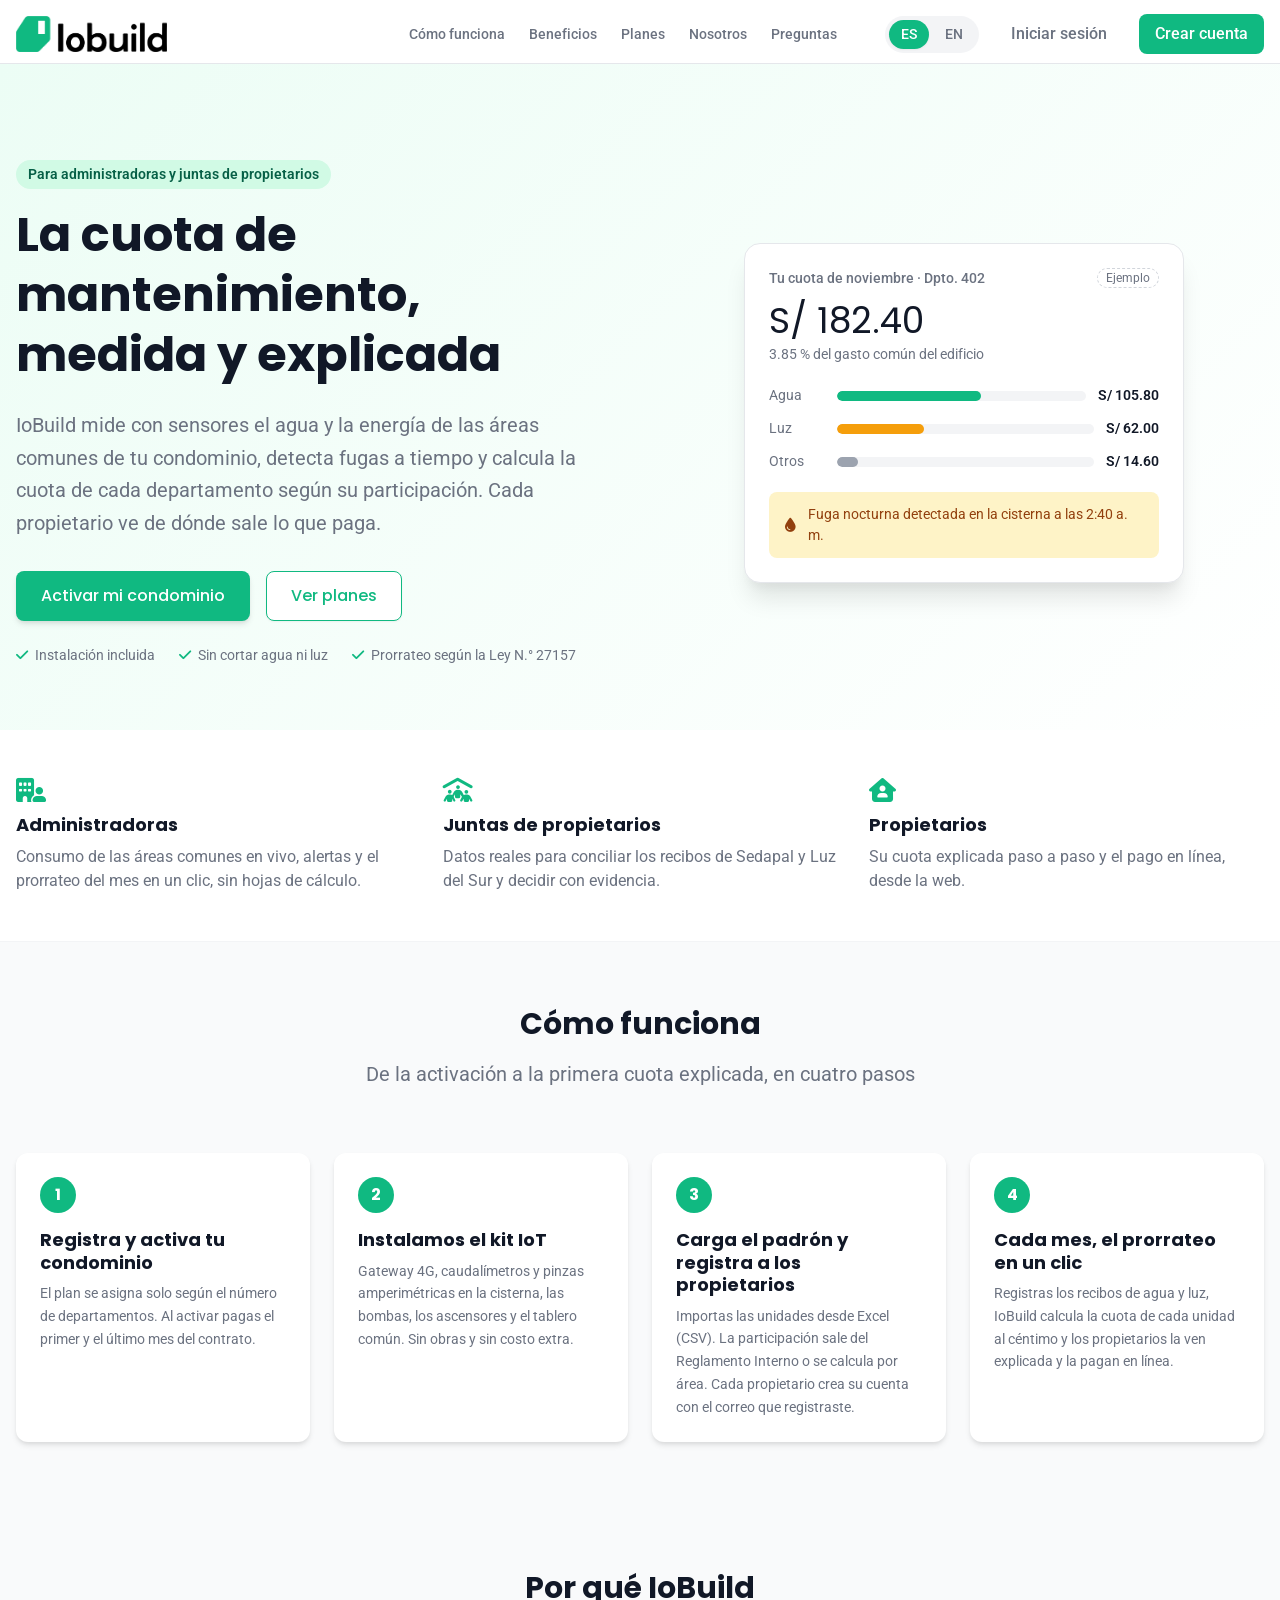
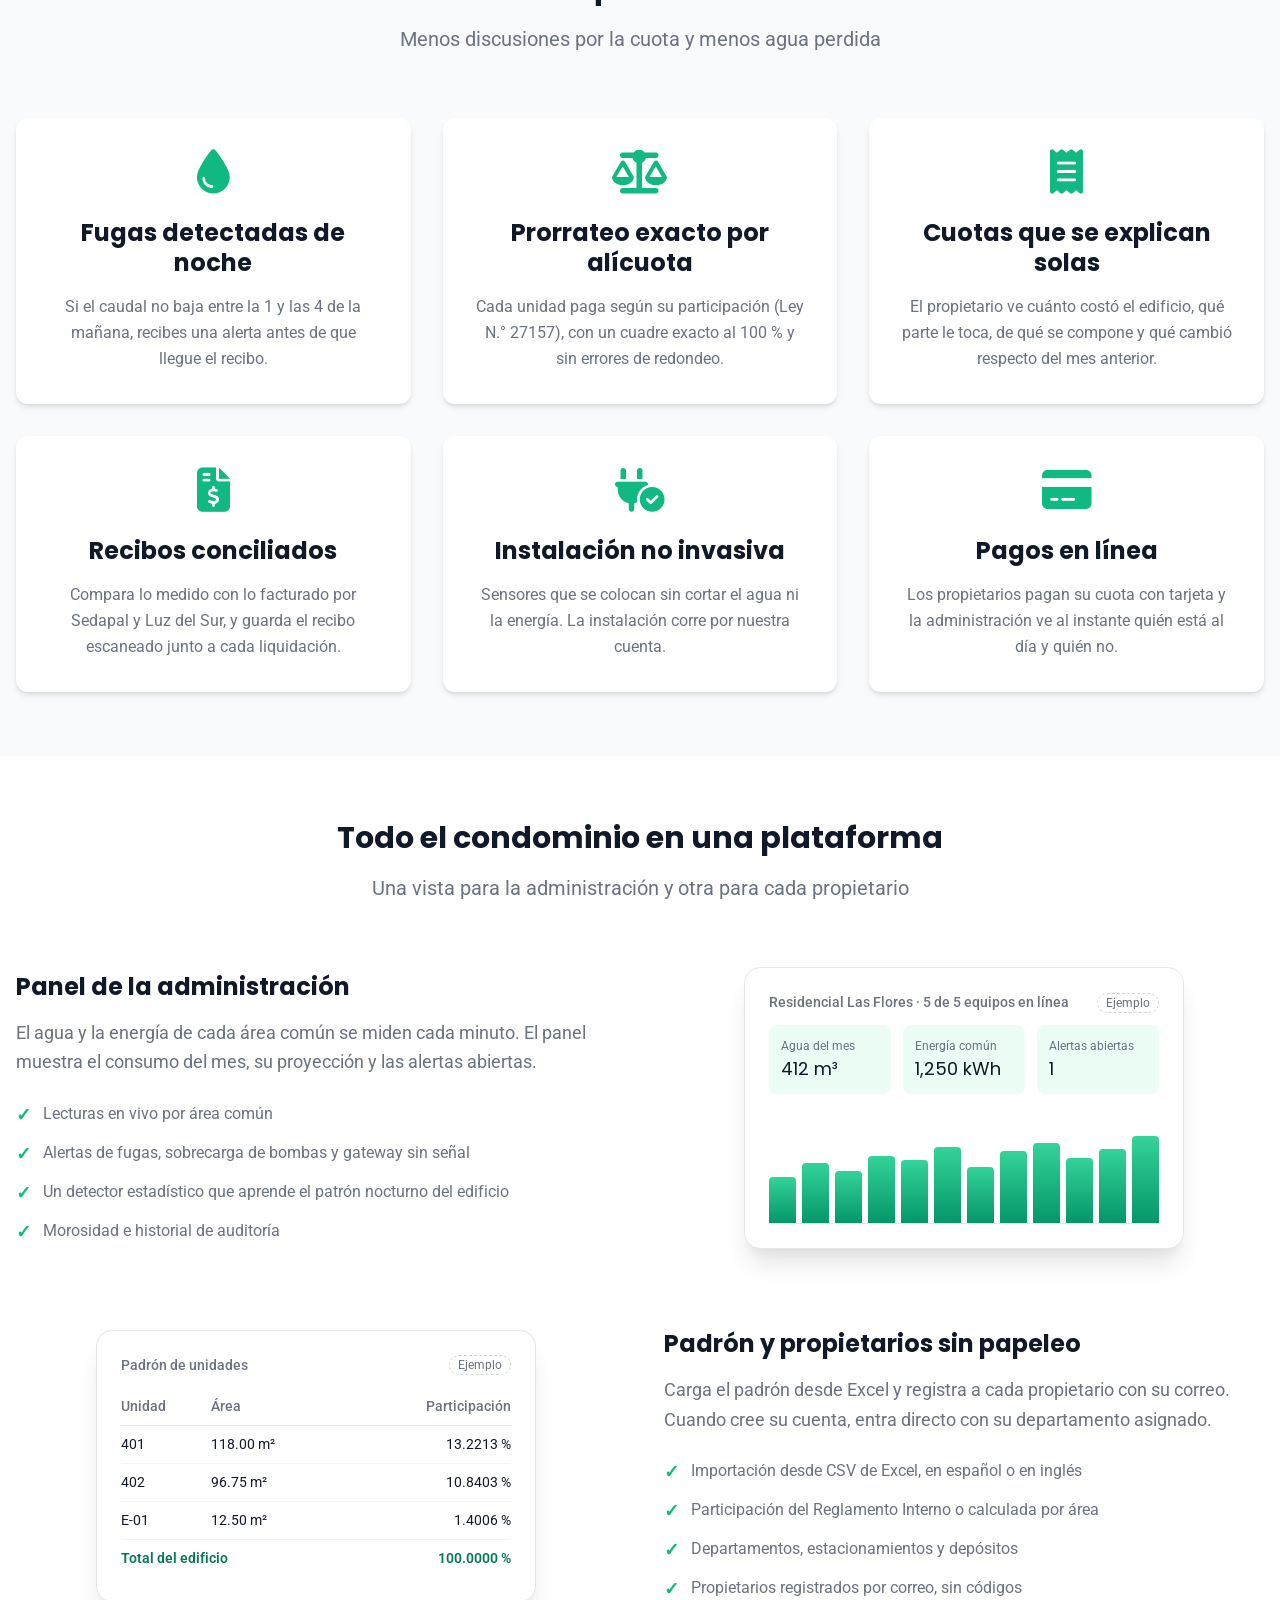
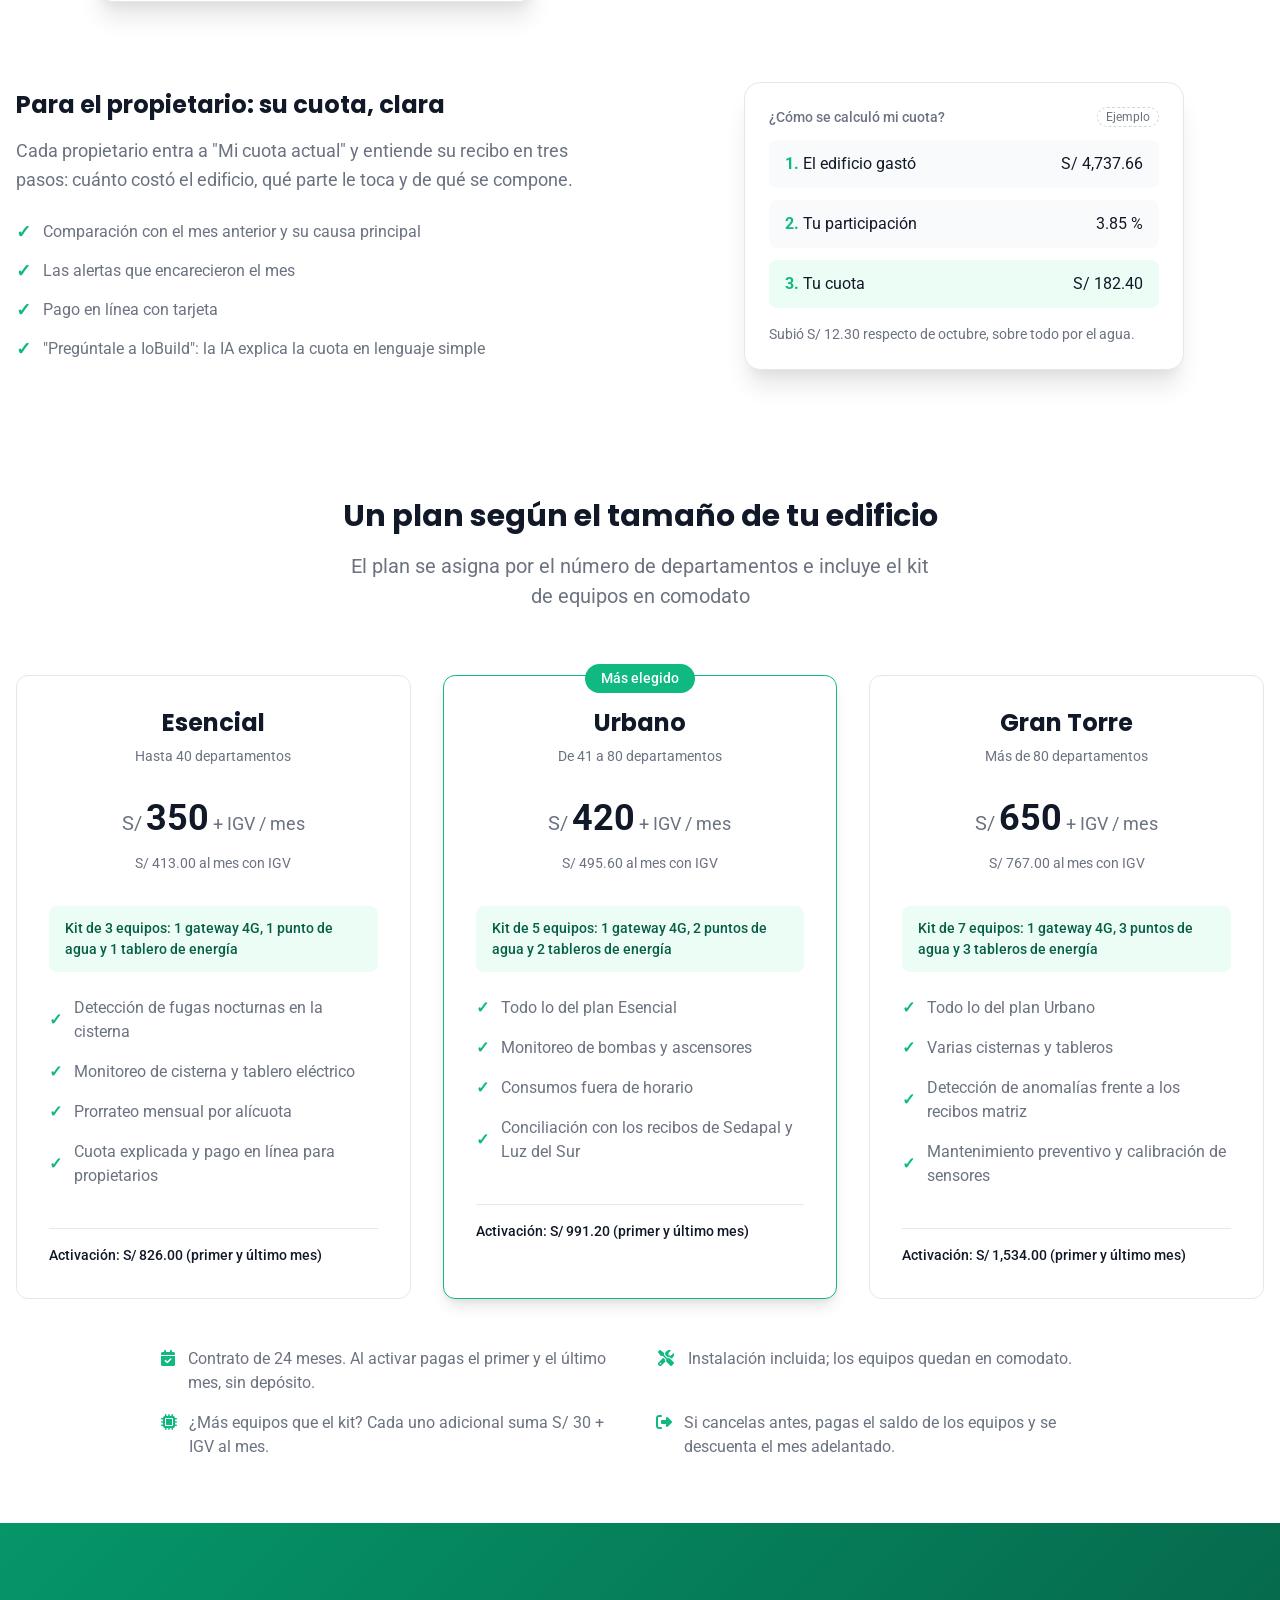
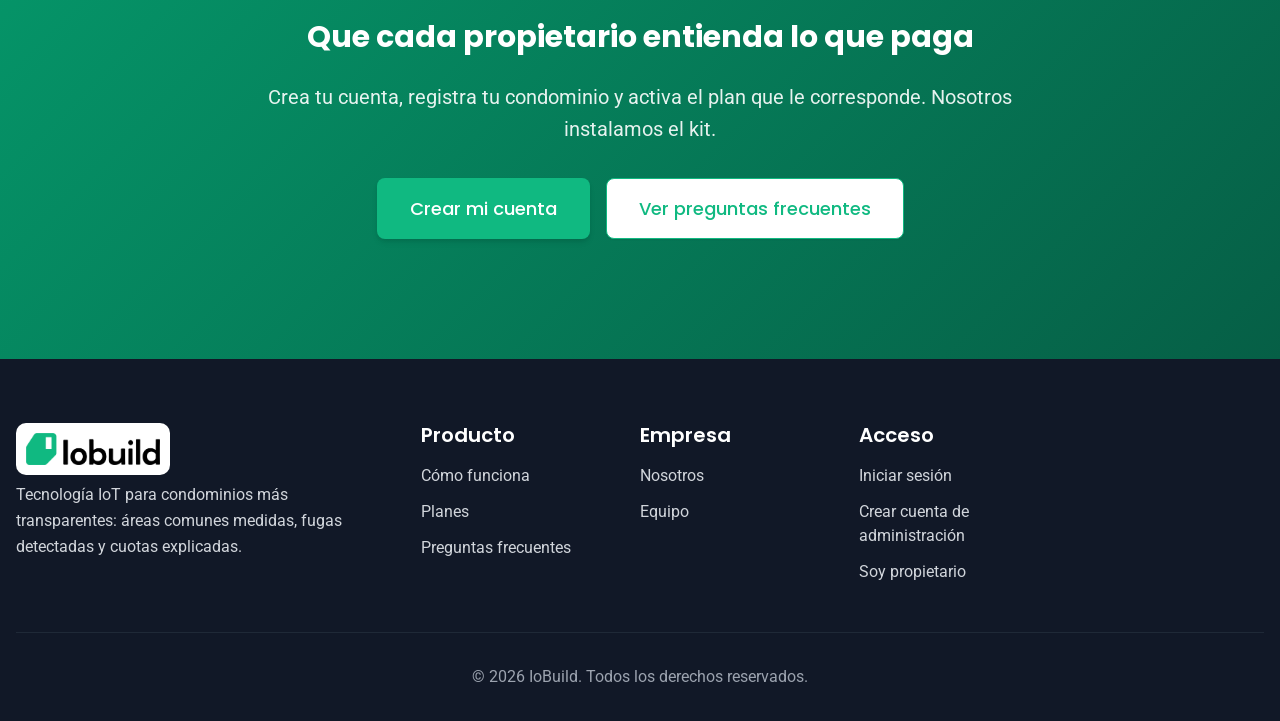
==== index.html @ 06b267c8 "feat: landing page for the current IoBuild model - Repositioned for condominium management: common-a" ====
<!DOCTYPE html>
<html lang="es">
<head>
    <meta charset="UTF-8">
    <meta name="viewport" content="width=device-width, initial-scale=1.0">
    <title data-translate="title">IoBuild - Cuotas de mantenimiento medidas y explicadas para tu condominio</title>
    <meta name="description" data-translate="meta_description" content="IoBuild mide con sensores IoT el agua y la energía de las áreas comunes de tu condominio, detecta fugas y calcula la cuota de cada departamento según su participación (Ley N.° 27157).">
    <meta name="keywords" content="administración de condominios, cuota de mantenimiento, prorrateo, alícuota, Ley 27157, IoT, detección de fugas, Lima">

    <meta property="og:title" data-translate="og_title" content="IoBuild - Tu condominio, medido y explicado">
    <meta property="og:description" data-translate="og_description" content="Sensores IoT en las áreas comunes, detección de fugas y cuotas prorrateadas por alícuota que cada propietario entiende.">
    <meta property="og:image" content="assets/img/logo.png">
    <meta property="og:type" content="website">
    <meta name="twitter:card" content="summary">
    <meta name="twitter:title" data-translate="twitter_title" content="IoBuild - Tu condominio, medido y explicado">
    <meta name="twitter:description" data-translate="twitter_description" content="Sensores IoT, detección de fugas y cuotas prorrateadas por alícuota.">
    <link rel="icon" type="image/png" href="assets/img/favicon.png">

    <script type="application/ld+json">
    {
        "@context": "https://schema.org",
        "@type": "Organization",
        "name": "IoBuild",
        "description": "Plataforma IoT para la administración de condominios: medición de áreas comunes, detección de fugas y prorrateo de cuotas por alícuota.",
        "url": "https://iobuild.me",
        "logo": "https://iobuild.me/IoBuild-Logo.png"
    }
    </script>

    <link rel="preconnect" href="https://fonts.googleapis.com">
    <link rel="preconnect" href="https://fonts.gstatic.com" crossorigin>
    <link href="https://fonts.googleapis.com/css2?family=Poppins:wght@300;400;500;600;700&family=Roboto:wght@300;400;500&display=swap" rel="stylesheet">
    <link rel="stylesheet" href="https://cdnjs.cloudflare.com/ajax/libs/font-awesome/6.3.0/css/all.min.css">
    <link rel="stylesheet" href="styles/reset.css">
    <link rel="stylesheet" href="styles/styles.css">
</head>
<body>
    <header class="main-header">
        <div class="container">
            <div class="header__content">
                <div class="header__logo">
                    <a href="index.html" class="header__logo-link" aria-label="Ir al inicio" data-translate="go_home">
                        <img src="assets/img/logo.png" alt="IoBuild" class="logo__image">
                    </a>
                </div>

                <nav class="main-nav" aria-label="Navegación principal">
                    <ul class="nav__list">
                        <li class="nav__item"><a href="#how" class="nav__link" data-translate="nav_how">Cómo funciona</a></li>
                        <li class="nav__item"><a href="#benefits" class="nav__link" data-translate="nav_benefits">Beneficios</a></li>
                        <li class="nav__item"><a href="#pricing" class="nav__link" data-translate="nav_pricing">Planes</a></li>
                        <li class="nav__item"><a href="about-us.html" class="nav__link" data-translate="nav_about">Nosotros</a></li>
                        <li class="nav__item"><a href="faq.html" class="nav__link" data-translate="nav_faq">Preguntas</a></li>
                    </ul>
                    <div class="language-switcher">
                        <button class="lang-btn" data-lang="es" aria-pressed="true">ES</button>
                        <button class="lang-btn" data-lang="en" aria-pressed="false">EN</button>
                    </div>
                    <a href="https://iobuild.me/iam/login" class="nav__login" data-translate="login" target="_blank" rel="noopener noreferrer">Iniciar sesión</a>
                    <a href="https://iobuild.me/iam/register-administrator" class="cta-primary" data-translate="start_now" target="_blank" rel="noopener noreferrer">Crear cuenta</a>
                </nav>

                <button class="mobile-menu-toggle" aria-label="Abrir menú de navegación" data-translate="mobile_menu_toggle">
                    <span class="hamburger__line"></span>
                    <span class="hamburger__line"></span>
                    <span class="hamburger__line"></span>
                </button>
            </div>
        </div>
    </header>

    <main class="main-content">
        <!-- Hero -->
        <section class="hero-section">
            <div class="container">
                <div class="hero__content">
                    <div class="hero__text">
                        <span class="hero__eyebrow" data-translate="hero_eyebrow">Para administradoras y juntas de propietarios</span>
                        <h1 class="hero__title" data-translate="hero_title">La cuota de mantenimiento, medida y explicada</h1>
                        <p class="hero__subtitle" data-translate="hero_subtitle">
                            IoBuild mide con sensores el agua y la energía de las áreas comunes de tu condominio, detecta fugas a tiempo y calcula la cuota de cada departamento según su participación. Cada propietario ve de dónde sale lo que paga.
                        </p>
                        <div class="hero__cta">
                            <a href="https://iobuild.me/iam/register-administrator" class="cta-button cta-button--primary" data-translate="hero_cta_primary" target="_blank" rel="noopener noreferrer">Activar mi condominio</a>
                            <a href="#pricing" class="cta-button cta-button--secondary" data-translate="hero_cta_secondary">Ver planes</a>
                        </div>
                        <ul class="hero__facts">
                            <li><i class="fa-solid fa-check" aria-hidden="true"></i> <span data-translate="hero_fact_1">Instalación incluida</span></li>
                            <li><i class="fa-solid fa-check" aria-hidden="true"></i> <span data-translate="hero_fact_2">Sin cortar agua ni luz</span></li>
                            <li><i class="fa-solid fa-check" aria-hidden="true"></i> <span data-translate="hero_fact_3">Prorrateo según la Ley N.° 27157</span></li>
                        </ul>
                    </div>

                    <div class="hero__visual">
                        <div class="mock-card mock-fee" aria-hidden="true">
                            <div class="mock-fee__top">
                                <span class="mock-label" data-translate="mock_fee_label">Tu cuota de noviembre · Dpto. 402</span>
                                <span class="mock-tag" data-translate="mock_example">Ejemplo</span>
                            </div>
                            <strong class="mock-fee__amount">S/ 182.40</strong>
                            <p class="mock-fee__share" data-translate="mock_fee_share">3.85 % del gasto común del edificio</p>
                            <div class="mock-bars">
                                <div class="mock-bar"><span class="mock-bar__name" data-translate="mock_water">Agua</span><span class="mock-bar__track"><span class="mock-bar__fill mock-bar__fill--water" style="width:58%"></span></span><span class="mock-bar__value">S/ 105.80</span></div>
                                <div class="mock-bar"><span class="mock-bar__name" data-translate="mock_energy">Luz</span><span class="mock-bar__track"><span class="mock-bar__fill mock-bar__fill--energy" style="width:34%"></span></span><span class="mock-bar__value">S/ 62.00</span></div>
                                <div class="mock-bar"><span class="mock-bar__name" data-translate="mock_other">Otros</span><span class="mock-bar__track"><span class="mock-bar__fill mock-bar__fill--other" style="width:8%"></span></span><span class="mock-bar__value">S/ 14.60</span></div>
                            </div>
                            <div class="mock-alert">
                                <i class="fa-solid fa-droplet" aria-hidden="true"></i>
                                <span data-translate="mock_alert">Fuga nocturna detectada en la cisterna a las 2:40 a. m.</span>
                            </div>
                        </div>
                    </div>
                </div>
            </div>
        </section>

        <!-- Para quién -->
        <section class="audience-section">
            <div class="container">
                <div class="audience-grid">
                    <div class="audience-card">
                        <i class="fa-solid fa-building-user" aria-hidden="true"></i>
                        <h3 data-translate="aud_1_title">Administradoras</h3>
                        <p data-translate="aud_1_desc">Consumo de las áreas comunes en vivo, alertas y el prorrateo del mes en un clic, sin hojas de cálculo.</p>
                    </div>
                    <div class="audience-card">
                        <i class="fa-solid fa-people-roof" aria-hidden="true"></i>
                        <h3 data-translate="aud_2_title">Juntas de propietarios</h3>
                        <p data-translate="aud_2_desc">Datos reales para conciliar los recibos de Sedapal y Luz del Sur y decidir con evidencia.</p>
                    </div>
                    <div class="audience-card">
                        <i class="fa-solid fa-house-user" aria-hidden="true"></i>
                        <h3 data-translate="aud_3_title">Propietarios</h3>
                        <p data-translate="aud_3_desc">Su cuota explicada paso a paso y el pago en línea, desde la web.</p>
                    </div>
                </div>
            </div>
        </section>

        <!-- Cómo funciona -->
        <section class="how-section" id="how">
            <div class="container">
                <div class="section__header">
                    <h2 class="section__title" data-translate="how_title">Cómo funciona</h2>
                    <p class="section__subtitle" data-translate="how_subtitle">De la activación a la primera cuota explicada, en cuatro pasos</p>
                </div>
                <ol class="steps">
                    <li class="step">
                        <span class="step__number">1</span>
                        <h3 class="step__title" data-translate="step_1_title">Registra y activa tu condominio</h3>
                        <p class="step__desc" data-translate="step_1_desc">El plan se asigna solo según el número de departamentos. Al activar pagas el primer y el último mes del contrato.</p>
                    </li>
                    <li class="step">
                        <span class="step__number">2</span>
                        <h3 class="step__title" data-translate="step_2_title">Instalamos el kit IoT</h3>
                        <p class="step__desc" data-translate="step_2_desc">Gateway 4G, caudalímetros y pinzas amperimétricas en la cisterna, las bombas, los ascensores y el tablero común. Sin obras y sin costo extra.</p>
                    </li>
                    <li class="step">
                        <span class="step__number">3</span>
                        <h3 class="step__title" data-translate="step_3_title">Carga el padrón y registra a los propietarios</h3>
                        <p class="step__desc" data-translate="step_3_desc">Importas las unidades desde Excel (CSV). La participación sale del Reglamento Interno o se calcula por área. Cada propietario crea su cuenta con el correo que registraste.</p>
                    </li>
                    <li class="step">
                        <span class="step__number">4</span>
                        <h3 class="step__title" data-translate="step_4_title">Cada mes, el prorrateo en un clic</h3>
                        <p class="step__desc" data-translate="step_4_desc">Registras los recibos de agua y luz, IoBuild calcula la cuota de cada unidad al céntimo y los propietarios la ven explicada y la pagan en línea.</p>
                    </li>
                </ol>
            </div>
        </section>

        <!-- Beneficios -->
        <section class="benefits-section" id="benefits">
            <div class="container">
                <div class="section__header">
                    <h2 class="section__title" data-translate="benefits_title">Por qué IoBuild</h2>
                    <p class="section__subtitle" data-translate="benefits_subtitle">Menos discusiones por la cuota y menos agua perdida</p>
                </div>
                <div class="benefits-grid">
                    <div class="benefit-card">
                        <div class="benefit-card__icon"><i class="fa-solid fa-droplet" aria-hidden="true"></i></div>
                        <h3 class="benefit-card__title" data-translate="benefit_1_title">Fugas detectadas de noche</h3>
                        <p class="benefit-card__description" data-translate="benefit_1_desc">Si el caudal no baja entre la 1 y las 4 de la mañana, recibes una alerta antes de que llegue el recibo.</p>
                    </div>
                    <div class="benefit-card">
                        <div class="benefit-card__icon"><i class="fa-solid fa-scale-balanced" aria-hidden="true"></i></div>
                        <h3 class="benefit-card__title" data-translate="benefit_2_title">Prorrateo exacto por alícuota</h3>
                        <p class="benefit-card__description" data-translate="benefit_2_desc">Cada unidad paga según su participación (Ley N.° 27157), con un cuadre exacto al 100 % y sin errores de redondeo.</p>
                    </div>
                    <div class="benefit-card">
                        <div class="benefit-card__icon"><i class="fa-solid fa-receipt" aria-hidden="true"></i></div>
                        <h3 class="benefit-card__title" data-translate="benefit_3_title">Cuotas que se explican solas</h3>
                        <p class="benefit-card__description" data-translate="benefit_3_desc">El propietario ve cuánto costó el edificio, qué parte le toca, de qué se compone y qué cambió respecto del mes anterior.</p>
                    </div>
                    <div class="benefit-card">
                        <div class="benefit-card__icon"><i class="fa-solid fa-file-invoice-dollar" aria-hidden="true"></i></div>
                        <h3 class="benefit-card__title" data-translate="benefit_4_title">Recibos conciliados</h3>
                        <p class="benefit-card__description" data-translate="benefit_4_desc">Compara lo medido con lo facturado por Sedapal y Luz del Sur, y guarda el recibo escaneado junto a cada liquidación.</p>
                    </div>
                    <div class="benefit-card">
                        <div class="benefit-card__icon"><i class="fa-solid fa-plug-circle-check" aria-hidden="true"></i></div>
                        <h3 class="benefit-card__title" data-translate="benefit_5_title">Instalación no invasiva</h3>
                        <p class="benefit-card__description" data-translate="benefit_5_desc">Sensores que se colocan sin cortar el agua ni la energía. La instalación corre por nuestra cuenta.</p>
                    </div>
                    <div class="benefit-card">
                        <div class="benefit-card__icon"><i class="fa-solid fa-credit-card" aria-hidden="true"></i></div>
                        <h3 class="benefit-card__title" data-translate="benefit_6_title">Pagos en línea</h3>
                        <p class="benefit-card__description" data-translate="benefit_6_desc">Los propietarios pagan su cuota con tarjeta y la administración ve al instante quién está al día y quién no.</p>
                    </div>
                </div>
            </div>
        </section>

        <!-- Funcionalidades -->
        <section class="features-section" id="features">
            <div class="container">
                <div class="section__header">
                    <h2 class="section__title" data-translate="features_title">Todo el condominio en una plataforma</h2>
                    <p class="section__subtitle" data-translate="features_subtitle">Una vista para la administración y otra para cada propietario</p>
                </div>
                <div class="features-grid">
                    <div class="feature-item">
                        <div class="feature-item__content">
                            <h3 class="feature-item__title" data-translate="feature_1_title">Panel de la administración</h3>
                            <p class="feature-item__description" data-translate="feature_1_desc">El agua y la energía de cada área común se miden cada minuto. El panel muestra el consumo del mes, su proyección y las alertas abiertas.</p>
                            <ul class="feature-item__list">
                                <li data-translate="feature_1_item_1">Lecturas en vivo por área común</li>
                                <li data-translate="feature_1_item_2">Alertas de fugas, sobrecarga de bombas y gateway sin señal</li>
                                <li data-translate="feature_1_item_3">Un detector estadístico que aprende el patrón nocturno del edificio</li>
                                <li data-translate="feature_1_item_4">Morosidad e historial de auditoría</li>
                            </ul>
                        </div>
                        <div class="feature-item__visual">
                            <div class="mock-card mock-panel" aria-hidden="true">
                                <div class="mock-fee__top"><span class="mock-label" data-translate="mock_panel_title">Residencial Las Flores · 5 de 5 equipos en línea</span><span class="mock-tag" data-translate="mock_example">Ejemplo</span></div>
                                <div class="mock-stats">
                                    <div class="mock-stat"><span data-translate="mock_panel_water">Agua del mes</span><strong>412 m³</strong></div>
                                    <div class="mock-stat"><span data-translate="mock_panel_energy">Energía común</span><strong>1,250 kWh</strong></div>
                                    <div class="mock-stat"><span data-translate="mock_panel_alerts">Alertas abiertas</span><strong>1</strong></div>
                                </div>
                                <div class="mock-chart">
                                    <span style="height:42%"></span><span style="height:55%"></span><span style="height:48%"></span><span style="height:62%"></span><span style="height:58%"></span><span style="height:70%"></span><span style="height:52%"></span><span style="height:66%"></span><span style="height:74%"></span><span style="height:60%"></span><span style="height:68%"></span><span style="height:80%"></span>
                                </div>
                            </div>
                        </div>
                    </div>

                    <div class="feature-item feature-item--reverse">
                        <div class="feature-item__content">
                            <h3 class="feature-item__title" data-translate="feature_2_title">Padrón y propietarios sin papeleo</h3>
                            <p class="feature-item__description" data-translate="feature_2_desc">Carga el padrón desde Excel y registra a cada propietario con su correo. Cuando cree su cuenta, entra directo con su departamento asignado.</p>
                            <ul class="feature-item__list">
                                <li data-translate="feature_2_item_1">Importación desde CSV de Excel, en español o en inglés</li>
                                <li data-translate="feature_2_item_2">Participación del Reglamento Interno o calculada por área</li>
                                <li data-translate="feature_2_item_3">Departamentos, estacionamientos y depósitos</li>
                                <li data-translate="feature_2_item_4">Propietarios registrados por correo, sin códigos</li>
                            </ul>
                        </div>
                        <div class="feature-item__visual">
                            <div class="mock-card mock-registry" aria-hidden="true">
                                <div class="mock-fee__top"><span class="mock-label" data-translate="mock_registry_title">Padrón de unidades</span><span class="mock-tag" data-translate="mock_example">Ejemplo</span></div>
                                <table class="mock-table">
                                    <thead><tr><th data-translate="mock_col_unit">Unidad</th><th data-translate="mock_col_area">Área</th><th data-translate="mock_col_share">Participación</th></tr></thead>
                                    <tbody>
                                        <tr><td>401</td><td>118.00 m²</td><td>13.2213 %</td></tr>
                                        <tr><td>402</td><td>96.75 m²</td><td>10.8403 %</td></tr>
                                        <tr><td>E-01</td><td>12.50 m²</td><td>1.4006 %</td></tr>
                                        <tr class="mock-table__total"><td colspan="2" data-translate="mock_col_total">Total del edificio</td><td>100.0000 %</td></tr>
                                    </tbody>
                                </table>
                            </div>
                        </div>
                    </div>

                    <div class="feature-item">
                        <div class="feature-item__content">
                            <h3 class="feature-item__title" data-translate="feature_3_title">Para el propietario: su cuota, clara</h3>
                            <p class="feature-item__description" data-translate="feature_3_desc">Cada propietario entra a "Mi cuota actual" y entiende su recibo en tres pasos: cuánto costó el edificio, qué parte le toca y de qué se compone.</p>
                            <ul class="feature-item__list">
                                <li data-translate="feature_3_item_1">Comparación con el mes anterior y su causa principal</li>
                                <li data-translate="feature_3_item_2">Las alertas que encarecieron el mes</li>
                                <li data-translate="feature_3_item_3">Pago en línea con tarjeta</li>
                                <li data-translate="feature_3_item_4">"Pregúntale a IoBuild": la IA explica la cuota en lenguaje simple</li>
                            </ul>
                        </div>
                        <div class="feature-item__visual">
                            <div class="mock-card mock-steps" aria-hidden="true">
                                <div class="mock-fee__top"><span class="mock-label" data-translate="mock_steps_title">¿Cómo se calculó mi cuota?</span><span class="mock-tag" data-translate="mock_example">Ejemplo</span></div>
                                <ol class="mock-explain">
                                    <li><span data-translate="mock_steps_1">El edificio gastó</span><strong>S/ 4,737.66</strong></li>
                                    <li><span data-translate="mock_steps_2">Tu participación</span><strong>3.85 %</strong></li>
                                    <li><span data-translate="mock_steps_3">Tu cuota</span><strong>S/ 182.40</strong></li>
                                </ol>
                                <p class="mock-note" data-translate="mock_steps_note">Subió S/ 12.30 respecto de octubre, sobre todo por el agua.</p>
                            </div>
                        </div>
                    </div>
                </div>
            </div>
        </section>

        <!-- Planes -->
        <section class="pricing-section" id="pricing">
            <div class="container">
                <div class="section__header">
                    <h2 class="section__title" data-translate="pricing_title">Un plan según el tamaño de tu edificio</h2>
                    <p class="section__subtitle" data-translate="pricing_subtitle">El plan se asigna por el número de departamentos e incluye el kit de equipos en comodato</p>
                </div>

                <div class="pricing-grid">
                    <div class="pricing-card">
                        <div class="pricing-card__header">
                            <h3 class="pricing-card__title">Esencial</h3>
                            <p class="pricing-card__subtitle" data-translate="plan_1_units">Hasta 40 departamentos</p>
                            <div class="pricing-card__price">
                                <span class="pricing-card__currency">S/</span>
                                <span class="pricing-card__amount">350</span>
                                <span class="pricing-card__period" data-translate="pricing_period">+ IGV / mes</span>
                            </div>
                            <p class="pricing-card__igv" data-translate="plan_1_igv">S/ 413.00 al mes con IGV</p>
                        </div>
                        <div class="pricing-card__content">
                            <p class="pricing-card__kit" data-translate="plan_1_kit">Kit de 3 equipos: 1 gateway 4G, 1 punto de agua y 1 tablero de energía</p>
                            <ul class="pricing-card__features">
                                <li data-translate="plan_1_f1">Detección de fugas nocturnas en la cisterna</li>
                                <li data-translate="plan_1_f2">Monitoreo de cisterna y tablero eléctrico</li>
                                <li data-translate="plan_1_f3">Prorrateo mensual por alícuota</li>
                                <li data-translate="plan_1_f4">Cuota explicada y pago en línea para propietarios</li>
                            </ul>
                            <p class="pricing-card__activation" data-translate="plan_1_activation">Activación: S/ 826.00 (primer y último mes)</p>
                        </div>
                    </div>

                    <div class="pricing-card pricing-card--featured">
                        <div class="pricing-card__badge" data-translate="most_popular">Más elegido</div>
                        <div class="pricing-card__header">
                            <h3 class="pricing-card__title">Urbano</h3>
                            <p class="pricing-card__subtitle" data-translate="plan_2_units">De 41 a 80 departamentos</p>
                            <div class="pricing-card__price">
                                <span class="pricing-card__currency">S/</span>
                                <span class="pricing-card__amount">420</span>
                                <span class="pricing-card__period" data-translate="pricing_period">+ IGV / mes</span>
                            </div>
                            <p class="pricing-card__igv" data-translate="plan_2_igv">S/ 495.60 al mes con IGV</p>
                        </div>
                        <div class="pricing-card__content">
                            <p class="pricing-card__kit" data-translate="plan_2_kit">Kit de 5 equipos: 1 gateway 4G, 2 puntos de agua y 2 tableros de energía</p>
                            <ul class="pricing-card__features">
                                <li data-translate="plan_2_f1">Todo lo del plan Esencial</li>
                                <li data-translate="plan_2_f2">Monitoreo de bombas y ascensores</li>
                                <li data-translate="plan_2_f3">Consumos fuera de horario</li>
                                <li data-translate="plan_2_f4">Conciliación con los recibos de Sedapal y Luz del Sur</li>
                            </ul>
                            <p class="pricing-card__activation" data-translate="plan_2_activation">Activación: S/ 991.20 (primer y último mes)</p>
                        </div>
                    </div>

                    <div class="pricing-card">
                        <div class="pricing-card__header">
                            <h3 class="pricing-card__title">Gran Torre</h3>
                            <p class="pricing-card__subtitle" data-translate="plan_3_units">Más de 80 departamentos</p>
                            <div class="pricing-card__price">
                                <span class="pricing-card__currency">S/</span>
                                <span class="pricing-card__amount">650</span>
                                <span class="pricing-card__period" data-translate="pricing_period">+ IGV / mes</span>
                            </div>
                            <p class="pricing-card__igv" data-translate="plan_3_igv">S/ 767.00 al mes con IGV</p>
                        </div>
                        <div class="pricing-card__content">
                            <p class="pricing-card__kit" data-translate="plan_3_kit">Kit de 7 equipos: 1 gateway 4G, 3 puntos de agua y 3 tableros de energía</p>
                            <ul class="pricing-card__features">
                                <li data-translate="plan_3_f1">Todo lo del plan Urbano</li>
                                <li data-translate="plan_3_f2">Varias cisternas y tableros</li>
                                <li data-translate="plan_3_f3">Detección de anomalías frente a los recibos matriz</li>
                                <li data-translate="plan_3_f4">Mantenimiento preventivo y calibración de sensores</li>
                            </ul>
                            <p class="pricing-card__activation" data-translate="plan_3_activation">Activación: S/ 1,534.00 (primer y último mes)</p>
                        </div>
                    </div>
                </div>

                <div class="pricing-terms">
                    <div class="pricing-term"><i class="fa-solid fa-calendar-check" aria-hidden="true"></i><span data-translate="term_1">Contrato de 24 meses. Al activar pagas el primer y el último mes, sin depósito.</span></div>
                    <div class="pricing-term"><i class="fa-solid fa-screwdriver-wrench" aria-hidden="true"></i><span data-translate="term_2">Instalación incluida; los equipos quedan en comodato.</span></div>
                    <div class="pricing-term"><i class="fa-solid fa-microchip" aria-hidden="true"></i><span data-translate="term_3">¿Más equipos que el kit? Cada uno adicional suma S/ 30 + IGV al mes.</span></div>
                    <div class="pricing-term"><i class="fa-solid fa-right-from-bracket" aria-hidden="true"></i><span data-translate="term_4">Si cancelas antes, pagas el saldo de los equipos y se descuenta el mes adelantado.</span></div>
                </div>
            </div>
        </section>

        <!-- CTA final -->
        <section class="final-cta-section">
            <div class="container">
                <div class="final-cta__content">
                    <h2 class="final-cta__title" data-translate="final_cta_title">Que cada propietario entienda lo que paga</h2>
                    <p class="final-cta__subtitle" data-translate="final_cta_subtitle">Crea tu cuenta, registra tu condominio y activa el plan que le corresponde. Nosotros instalamos el kit.</p>
                    <div class="final-cta__buttons">
                        <a href="https://iobuild.me/iam/register-administrator" class="cta-button cta-button--primary cta-button--large" data-translate="final_cta_primary" target="_blank" rel="noopener noreferrer">Crear mi cuenta</a>
                        <a href="faq.html" class="cta-button cta-button--secondary cta-button--large" data-translate="final_cta_secondary">Ver preguntas frecuentes</a>
                    </div>
                </div>
            </div>
        </section>
    </main>

    <footer class="main-footer">
        <div class="container">
            <div class="footer__content">
                <div class="footer__section footer__section--brand">
                    <div class="footer__logo">
                        <img src="assets/img/logo.png" alt="IoBuild" class="footer__logo-image">
                    </div>
                    <p class="footer__description" data-translate="footer_description">Tecnología IoT para condominios más transparentes: áreas comunes medidas, fugas detectadas y cuotas explicadas.</p>
                </div>
                <div class="footer__section">
                    <h4 class="footer__section-title" data-translate="footer_product">Producto</h4>
                    <ul class="footer__links">
                        <li><a href="index.html#how" class="footer__link" data-translate="footer_how">Cómo funciona</a></li>
                        <li><a href="index.html#pricing" class="footer__link" data-translate="footer_pricing">Planes</a></li>
                        <li><a href="faq.html" class="footer__link" data-translate="footer_faq">Preguntas frecuentes</a></li>
                    </ul>
                </div>
                <div class="footer__section">
                    <h4 class="footer__section-title" data-translate="footer_company">Empresa</h4>
                    <ul class="footer__links">
                        <li><a href="about-us.html" class="footer__link" data-translate="footer_about">Nosotros</a></li>
                        <li><a href="about-us.html#team" class="footer__link" data-translate="footer_team">Equipo</a></li>
                    </ul>
                </div>
                <div class="footer__section">
                    <h4 class="footer__section-title" data-translate="footer_access">Acceso</h4>
                    <ul class="footer__links">
                        <li><a href="https://iobuild.me/iam/login" class="footer__link" data-translate="footer_login" target="_blank" rel="noopener noreferrer">Iniciar sesión</a></li>
                        <li><a href="https://iobuild.me/iam/register-administrator" class="footer__link" data-translate="footer_register_admin" target="_blank" rel="noopener noreferrer">Crear cuenta de administración</a></li>
                        <li><a href="https://iobuild.me/iam/register-resident" class="footer__link" data-translate="footer_register_owner" target="_blank" rel="noopener noreferrer">Soy propietario</a></li>
                    </ul>
                </div>
            </div>
            <div class="footer__bottom">
                <p class="footer__copyright" data-translate="footer_copyright">© 2026 IoBuild. Todos los derechos reservados.</p>
            </div>
        </div>
    </footer>

    <script src="scripts/script.js"></script>
</body>
</html>
---- styles/styles.css ----
/* ===== CSS VARIABLES ===== */
:root {
    /* Primary Colors - Mint theme  */
    --color-primary: #10b981;
    --color-primary-50: #ecfdf5;
    --color-primary-100: #d1fae5;
    --color-primary-200: #a7f3d0;
    --color-primary-300: #6ee7b7;
    --color-primary-400: #34d399;
    --color-primary-500: #10b981;
    --color-primary-600: #059669;
    --color-primary-700: #047857;
    --color-primary-800: #065f46;
    --color-primary-900: #064e3b;

    /* Neutral Colors */
    --color-gray-50: #f9fafb;
    --color-gray-100: #f3f4f6;
    --color-gray-200: #e5e7eb;
    --color-gray-300: #d1d5db;
    --color-gray-400: #9ca3af;
    --color-gray-500: #6b7280;
    --color-gray-600: #4b5563;
    --color-gray-700: #374151;
    --color-gray-800: #1f2937;
    --color-gray-900: #111827;

    /* Semantic Colors */
    --color-success: #059669;
    --color-warning: #d97706;
    --color-error: #dc2626;
    --color-info: #2563eb;

    /* Surface Colors */
    --color-surface: #ffffff;
    --color-surface-50: #f9fafb;
    --color-surface-100: #f3f4f6;
    --color-surface-200: #e5e7eb;
    --color-surface-300: #d1d5db;

    /* Text Colors */
    --color-text-primary: #111827;
    --color-text-secondary: #6b7280;
    --color-text-tertiary: #9ca3af;
    --color-text-inverse: #ffffff;

    /* Typography */
    --font-family-heading: 'Poppins', -apple-system, BlinkMacSystemFont, 'Segoe UI', sans-serif;
    --font-family-body: 'Roboto', -apple-system, BlinkMacSystemFont, 'Segoe UI', sans-serif;
    
    --font-size-xs: 0.75rem;
    --font-size-sm: 0.875rem;
    --font-size-base: 1rem;
    --font-size-lg: 1.125rem;
    --font-size-xl: 1.25rem;
    --font-size-2xl: 1.5rem;
    --font-size-3xl: 1.875rem;
    --font-size-4xl: 2.25rem;
    --font-size-5xl: 3rem;
    --font-size-6xl: 3.75rem;

    --font-weight-light: 300;
    --font-weight-normal: 400;
    --font-weight-medium: 500;
    --font-weight-semibold: 600;
    --font-weight-bold: 700;

    --line-height-tight: 1.25;
    --line-height-snug: 1.375;
    --line-height-normal: 1.5;
    --line-height-relaxed: 1.625;
    --line-height-loose: 2;

    /* Spacing */
    --spacing-1: 0.25rem;
    --spacing-2: 0.5rem;
    --spacing-3: 0.75rem;
    --spacing-4: 1rem;
    --spacing-5: 1.25rem;
    --spacing-6: 1.5rem;
    --spacing-8: 2rem;
    --spacing-10: 2.5rem;
    --spacing-12: 3rem;
    --spacing-16: 4rem;
    --spacing-20: 5rem;
    --spacing-24: 6rem;
    --spacing-32: 8rem;

    /* Border Radius */
    --radius-sm: 0.125rem;
    --radius-md: 0.375rem;
    --radius-lg: 0.5rem;
    --radius-xl: 0.75rem;
    --radius-2xl: 1rem;
    --radius-full: 9999px;

    /* Shadows */
    --shadow-sm: 0 1px 2px 0 rgba(0, 0, 0, 0.05);
    --shadow-md: 0 4px 6px -1px rgba(0, 0, 0, 0.1), 0 2px 4px -1px rgba(0, 0, 0, 0.06);
    --shadow-lg: 0 10px 15px -3px rgba(0, 0, 0, 0.1), 0 4px 6px -2px rgba(0, 0, 0, 0.05);
    --shadow-xl: 0 20px 25px -5px rgba(0, 0, 0, 0.1), 0 10px 10px -5px rgba(0, 0, 0, 0.04);
    --shadow-2xl: 0 25px 50px -12px rgba(0, 0, 0, 0.25);

    /* Transitions */
    --transition-fast: 150ms ease-in-out;
    --transition-normal: 300ms ease-in-out;
    --transition-slow: 500ms ease-in-out;

    /* Breakpoints */
    --breakpoint-sm: 640px;
    --breakpoint-md: 768px;
    --breakpoint-lg: 1024px;
    --breakpoint-xl: 1280px;
    --breakpoint-2xl: 1536px;

    /* Layout */
    --container-max-width: 1280px;
    --container-padding: var(--spacing-4);
    --section-padding-y: var(--spacing-16);
    /* Logo */
    --logo-height: 2.25rem; /* Adjustable global logo height */
    /* Header */
    --header-height: 64px; /* Adjust if header padding or logo size changes */
}

/* ===== BASE STYLES ===== */
html {
    scroll-behavior: smooth;
}

body {
    font-family: var(--font-family-body);
    font-size: var(--font-size-base);
    font-weight: var(--font-weight-normal);
    line-height: var(--line-height-normal);
    color: var(--color-text-primary);
    background-color: var(--color-surface);
    -webkit-font-smoothing: antialiased;
    -moz-osx-font-smoothing: grayscale;
}

/* ===== UTILITY CLASSES ===== */
.container {
    max-width: var(--container-max-width);
    margin: 0 auto;
    padding: 0 var(--container-padding);
}

.main-content {
    padding-top: var(--header-height); /* ensure content isn't hidden under fixed header */
}

:target {
    scroll-margin-top: calc(var(--header-height) + 1rem); /* offset for anchor targets */
}

section {
    scroll-margin-top: calc(var(--header-height) + 0.5rem);
}

.sr-only {
    position: absolute;
    width: 1px;
    height: 1px;
    padding: 0;
    margin: -1px;
    overflow: hidden;
    clip: rect(0, 0, 0, 0);
    white-space: nowrap;
    border: 0;
}

/* ===== TYPOGRAPHY ===== */
h1, h2, h3, h4, h5, h6 {
    font-family: var(--font-family-heading);
    font-weight: var(--font-weight-bold);
    line-height: var(--line-height-tight);
    color: var(--color-text-primary);
}

h1 {
    font-size: var(--font-size-4xl);
}

h2 {
    font-size: var(--font-size-3xl);
}

h3 {
    font-size: var(--font-size-2xl);
}

h4 {
    font-size: var(--font-size-xl);
}

h5 {
    font-size: var(--font-size-lg);
}

h6 {
    font-size: var(--font-size-base);
}

p {
    color: var(--color-text-secondary);
    margin-bottom: var(--spacing-4);
}

/* ===== BUTTONS ===== */
.cta-button {
    display: inline-flex;
    align-items: center;
    justify-content: center;
    padding: var(--spacing-3) var(--spacing-6);
    font-family: var(--font-family-heading);
    font-size: var(--font-size-base);
    font-weight: var(--font-weight-medium);
    text-decoration: none;
    border-radius: var(--radius-lg);
    transition: all var(--transition-fast);
    cursor: pointer;
    border: 1px solid transparent;
}

.cta-button--primary {
    background-color: var(--color-primary);
    color: var(--color-text-inverse);
    box-shadow: var(--shadow-md);
}

.cta-button--primary:hover {
    background-color: var(--color-primary-600);
    box-shadow: var(--shadow-lg);
    transform: translateY(-1px);
}

.cta-button--secondary {
    background-color: var(--color-surface);
    color: var(--color-primary);
    border-color: var(--color-primary);
    box-shadow: var(--shadow-sm);
}

.cta-button--secondary:hover {
    background-color: var(--color-primary-50);
    box-shadow: var(--shadow-md);
}

.cta-button--outline {
    background-color: transparent;
    color: var(--color-text-primary);
    border-color: var(--color-gray-300);
}

.cta-button--outline:hover {
    background-color: var(--color-gray-50);
    border-color: var(--color-gray-400);
}

.cta-button--large {
    padding: var(--spacing-4) var(--spacing-8);
    font-size: var(--font-size-lg);
}

.cta-primary {
    background-color: var(--color-primary);
    color: var(--color-text-inverse);
    padding: var(--spacing-2) var(--spacing-4);
    border-radius: var(--radius-lg);
    font-weight: var(--font-weight-medium);
    transition: all var(--transition-fast);
}

.cta-primary:hover {
    background-color: var(--color-primary-600);
    transform: translateY(-1px);
}

/* ===== ICONS ===== */
.icon {
    width: 1.5rem;
    height: 1.5rem;
    fill: currentColor;
}

.icon--large {
    width: 3rem;
    height: 3rem;
}

/* ===== HEADER STYLES ===== */
.main-header {
    position: fixed; /* keep header visible across the page */
    top: 0;
    left: 0;
    right: 0;
    height: var(--header-height);
    z-index: 1000;
    background-color: rgba(255, 255, 255, 0.98);
    backdrop-filter: blur(10px);
    border-bottom: 1px solid var(--color-gray-200);
    transition: transform var(--transition-normal), background-color var(--transition-fast);
}

.header__content {
    display: flex;
    align-items: center;
    justify-content: space-between;
    padding: calc((var(--header-height) - var(--logo-height)) / 2) 0; /* vertical center items */
}

.header__logo {
    display: flex;
    align-items: center;
    gap: var(--spacing-3);
}

.logo__image {
    height: var(--logo-height);
    width: auto; 
    max-width: 160px; 
    object-fit: contain; 
    display: block;
}

.logo__text {
    font-family: var(--font-family-heading);
    font-size: var(--font-size-xl);
    font-weight: var(--font-weight-bold);
    color: var(--color-primary);
}

.main-nav {
    display: flex;
    align-items: center;
    gap: var(--spacing-8);
}

/* Responsive header height adjustment */
@media (max-width: 767px) {
    :root {
        --header-height: 56px;
    }

    .main-header {
        z-index: 1100; /* ensure mobile menu overlays other content */
    }

    .header__content {
        padding: calc((var(--header-height) - var(--logo-height)) / 2) 0 0 0;
    }
}

.nav__list {
    display: flex;
    align-items: center;
    gap: var(--spacing-6);
}

.nav__link {
    font-size: var(--font-size-sm);
    font-weight: var(--font-weight-medium);
    color: var(--color-text-secondary);
    transition: color var(--transition-fast);
    position: relative;
}

.nav__link:hover,
.nav__link--active {
    color: var(--color-primary);
}

.nav__link--active::after {
    content: '';
    position: absolute;
    bottom: -4px;
    left: 0;
    right: 0;
    height: 2px;
    background-color: var(--color-primary);
    border-radius: var(--radius-full);
}

/* Language Switcher Styles */
.language-switcher {
    display: flex;
    align-items: center;
    gap: var(--spacing-1);
    background-color: var(--color-gray-100);
    border-radius: var(--radius-full);
    padding: var(--spacing-1);
    margin-left: var(--spacing-4);
}

.lang-btn {
    padding: var(--spacing-1) var(--spacing-3);
    border: none;
    background: transparent;
    border-radius: var(--radius-full);
    font-size: var(--font-size-sm);
    font-weight: var(--font-weight-medium);
    color: var(--color-text-secondary);
    cursor: pointer;
    transition: all var(--transition-fast);
    min-width: 2.5rem;
    text-align: center;
}

.lang-btn:hover {
    color: var(--color-primary);
    background-color: var(--color-gray-200);
}

.lang-btn.active {
    background-color: var(--color-primary);
    color: var(--color-text-inverse);
    box-shadow: var(--shadow-sm);
}

.lang-btn:focus {
    outline: 2px solid var(--color-primary);
    outline-offset: 2px;
}

.mobile-menu-toggle {
    display: none;
    flex-direction: column;
    gap: var(--spacing-1);
    padding: var(--spacing-2);
}

.hamburger__line {
    width: 1.5rem;
    height: 2px;
    background-color: var(--color-text-primary);
    transition: all var(--transition-fast);
}

/* ===== HERO SECTION ===== */
.hero-section {
    padding: var(--spacing-24) 0 var(--spacing-16);
    background: linear-gradient(135deg, var(--color-primary-50) 0%, var(--color-surface) 100%);
}

.hero__content {
    display: grid;
    grid-template-columns: 1fr 1fr;
    gap: var(--spacing-12);
    align-items: center;
}

.hero__title {
    font-size: var(--font-size-5xl);
    font-weight: var(--font-weight-bold);
    line-height: var(--line-height-tight);
    margin-bottom: var(--spacing-6);
    color: var(--color-text-primary);
}

.hero__subtitle {
    font-size: var(--font-size-xl);
    color: var(--color-text-secondary);
    margin-bottom: var(--spacing-8);
    line-height: var(--line-height-relaxed);
}

.hero__cta {
    display: flex;
    gap: var(--spacing-4);
    flex-wrap: wrap;
}

.hero__image {
    width: 100%;
    height: auto;
    border-radius: var(--radius-xl);
    box-shadow: var(--shadow-xl);
}

/* ===== SECTION STYLES ===== */
.section__header {
    text-align: center;
    margin-bottom: var(--spacing-16);
}

.section__title {
    margin-bottom: var(--spacing-4);
}

.section__subtitle {
    font-size: var(--font-size-xl);
    color: var(--color-text-secondary);
    max-width: 600px;
    margin: 0 auto;
}

.section__cta {
    text-align: center;
    margin-top: var(--spacing-12);
}

/* ===== BENEFITS SECTION ===== */
.benefits-section {
    padding: var(--section-padding-y) 0;
    background-color: var(--color-surface-50);
}

.benefits-grid {
    display: grid;
    grid-template-columns: repeat(auto-fit, minmax(300px, 1fr));
    gap: var(--spacing-8);
}

.benefit-card {
    background-color: var(--color-surface);
    padding: var(--spacing-8);
    border-radius: var(--radius-xl);
    box-shadow: var(--shadow-md);
    text-align: center;
    transition: all var(--transition-normal);
}

.benefit-card:hover {
    transform: translateY(-4px);
    box-shadow: var(--shadow-xl);
}

.benefit-card__icon {
    display: flex;
    justify-content: center;
    margin-bottom: var(--spacing-6);
    color: var(--color-primary);
}

/* Font Awesome icon sizing within benefit cards */
.benefit-card__icon i {
    font-size: 2.75rem; /* close to previous 3rem svg */
    line-height: 1;
}

.benefit-card__title {
    margin-bottom: var(--spacing-4);
    color: var(--color-text-primary);
}

.benefit-card__description {
    color: var(--color-text-secondary);
    line-height: var(--line-height-relaxed);
    margin-bottom: 0;
}

/* ===== FEATURES SECTION ===== */
.features-section {
    padding: var(--section-padding-y) 0;
}

.features-grid {
    display: flex;
    flex-direction: column;
    gap: var(--spacing-20);
}

.feature-item {
    display: grid;
    grid-template-columns: 1fr 1fr;
    gap: var(--spacing-12);
    align-items: center;
}

.feature-item--reverse {
    direction: rtl;
}

.feature-item--reverse > * {
    direction: ltr;
}

.feature-item__title {
    margin-bottom: var(--spacing-4);
    color: var(--color-text-primary);
}

.feature-item__description {
    margin-bottom: var(--spacing-6);
    font-size: var(--font-size-lg);
    line-height: var(--line-height-relaxed);
}

.feature-item__list {
    list-style: none;
    display: flex;
    flex-direction: column;
    gap: var(--spacing-3);
}

.feature-item__list li {
    display: flex;
    align-items: center;
    gap: var(--spacing-3);
    color: var(--color-text-secondary);
}

.feature-item__list li::before {
    content: '✓';
    color: var(--color-primary);
    font-weight: var(--font-weight-bold);
    font-size: var(--font-size-lg);
}

.feature-item__image {
    width: 100%;
    height: auto;
    border-radius: var(--radius-xl);
    box-shadow: var(--shadow-lg);
}

/* Rectangular crop container for feature visuals */
.feature-item__visual {
    position: relative;
    width: 100%;
    aspect-ratio: 16 / 9; /* rectangular, reduces vertical space */
    overflow: hidden;
    border-radius: var(--radius-xl);
    box-shadow: var(--shadow-lg);
    background: var(--color-surface-100);
}

.feature-item__visual .feature-item__image {
    height: 100%;
    width: 100%;
    object-fit: cover;
    object-position: center;
    display: block;
    border-radius: 0; /* radius handled by container */
    box-shadow: none; /* shadow handled by container */
}

@media (max-width: 768px) {
    .feature-item__visual {
        aspect-ratio: 4 / 3; 
    }
}

/* ===== SOCIAL PROOF SECTION ===== */
.social-proof-section {
    padding: var(--section-padding-y) 0;
    background-color: var(--color-surface-50);
}

.testimonials-grid {
    display: grid;
    grid-template-columns: repeat(auto-fit, minmax(320px, 1fr));
    gap: var(--spacing-8);
}

.testimonial-card {
    background-color: var(--color-surface);
    padding: var(--spacing-8);
    border-radius: var(--radius-xl);
    box-shadow: var(--shadow-md);
    transition: all var(--transition-normal);
}

.testimonial-card:hover {
    transform: translateY(-2px);
    box-shadow: var(--shadow-lg);
}

.testimonial-card__quote {
    font-size: var(--font-size-lg);
    line-height: var(--line-height-relaxed);
    color: var(--color-text-primary);
    margin-bottom: var(--spacing-6);
    font-style: italic;
}

.testimonial-card__author {
    display: flex;
    align-items: center;
    gap: var(--spacing-4);
}

.testimonial-card__avatar {
    width: 3rem;
    height: 3rem;
    border-radius: var(--radius-full);
    object-fit: cover;
}

.testimonial-card__name {
    font-weight: var(--font-weight-semibold);
    color: var(--color-text-primary);
    margin-bottom: var(--spacing-1);
}

.testimonial-card__role {
    font-size: var(--font-size-sm);
    color: var(--color-text-secondary);
    margin-bottom: 0;
}

/* ===== PRICING SECTION ===== */
.pricing-section {
    padding: var(--section-padding-y) 0;
}

.pricing-grid {
    display: grid;
    grid-template-columns: repeat(auto-fit, minmax(300px, 1fr));
    gap: var(--spacing-8);
}

.pricing-card {
    background-color: var(--color-surface);
    border: 1px solid var(--color-gray-200);
    border-radius: var(--radius-xl);
    padding: var(--spacing-8);
    position: relative;
    transition: all var(--transition-normal);
}

.pricing-card:hover {
    transform: translateY(-4px);
    box-shadow: var(--shadow-xl);
}

.pricing-card--featured {
    border-color: var(--color-primary);
    box-shadow: var(--shadow-lg);
    transform: scale(1.05);
}

.pricing-card--featured:hover {
    transform: scale(1.05) translateY(-4px);
}

.pricing-card__badge {
    position: absolute;
    top: -12px;
    left: 50%;
    transform: translateX(-50%);
    background-color: var(--color-primary);
    color: var(--color-text-inverse);
    padding: var(--spacing-1) var(--spacing-4);
    border-radius: var(--radius-full);
    font-size: var(--font-size-sm);
    font-weight: var(--font-weight-medium);
}

.pricing-card__header {
    text-align: center;
    margin-bottom: var(--spacing-8);
}

.pricing-card__title {
    color: var(--color-text-primary);
    margin-bottom: var(--spacing-2);
}

.pricing-card__subtitle {
    color: var(--color-text-secondary);
    margin-bottom: var(--spacing-6);
    font-size: var(--font-size-sm);
}

.pricing-card__price {
    display: flex;
    align-items: baseline;
    justify-content: center;
    gap: var(--spacing-1);
}

.pricing-card__currency {
    font-size: var(--font-size-xl);
    color: var(--color-text-secondary);
}

.pricing-card__amount {
    font-size: var(--font-size-4xl);
    font-weight: var(--font-weight-bold);
    color: var(--color-text-primary);
}

.pricing-card__period {
    font-size: var(--font-size-lg);
    color: var(--color-text-secondary);
}

.pricing-card__features {
    list-style: none;
    margin-bottom: var(--spacing-8);
}

.pricing-card__features li {
    display: flex;
    align-items: center;
    gap: var(--spacing-3);
    padding: var(--spacing-2) 0;
    color: var(--color-text-secondary);
}

.pricing-card__features li::before {
    content: '✓';
    color: var(--color-primary);
    font-weight: var(--font-weight-bold);
}

.pricing-card__footer {
    text-align: center;
}

/* ===== FINAL CTA SECTION ===== */
.final-cta-section {
    padding: var(--spacing-24) 0;
    background: linear-gradient(135deg, var(--color-primary-600) 0%, var(--color-primary-800) 100%);
    color: var(--color-text-inverse);
}

.final-cta__content {
    text-align: center;
    max-width: 800px;
    margin: 0 auto;
}

.final-cta__title {
    color: var(--color-text-inverse);
    margin-bottom: var(--spacing-6);
}

.final-cta__subtitle {
    font-size: var(--font-size-xl);
    color: rgba(255, 255, 255, 0.9);
    margin-bottom: var(--spacing-8);
    line-height: var(--line-height-relaxed);
}

.final-cta__buttons {
    display: flex;
    gap: var(--spacing-4);
    justify-content: center;
    flex-wrap: wrap;
    margin-bottom: var(--spacing-6);
}

.final-cta__note {
    font-size: var(--font-size-lg);
    color: rgba(255, 255, 255, 0.8);
    margin-bottom: 0;
}

/* ===== FOOTER STYLES ===== */
.main-footer {
    background-color: var(--color-gray-900);
    color: var(--color-text-inverse);
    padding: var(--spacing-16) 0 var(--spacing-8);
}

.footer__content {
    display: grid;
    grid-template-columns: 2fr repeat(4, 1fr);
    gap: var(--spacing-8);
    margin-bottom: var(--spacing-12);
}

.footer__section--brand {
    grid-column: span 1;
}

.footer__logo {
    display: inline-block;
    border-radius: 10px;
    padding: 10px;
    background-color: white;
}

.footer__logo-image {
    height: calc(var(--logo-height) - 0.25rem);
    width: auto;
    max-width: 140px;
    object-fit: contain;
    display: block;
}

.footer__logo-text {
    font-family: var(--font-family-heading);
    font-size: var(--font-size-xl);
    font-weight: var(--font-weight-bold);
    color: var(--color-primary);
}

.footer__description {
    color: var(--color-gray-300);
    margin-bottom: var(--spacing-6);
    line-height: var(--line-height-relaxed);
}

.footer__social {
    display: flex;
    gap: var(--spacing-4);
}

.footer__social-link {
    display: flex;
    align-items: center;
    justify-content: center;
    width: 2.5rem;
    height: 2.5rem;
    background-color: var(--color-gray-800);
    color: var(--color-gray-400);
    border-radius: var(--radius-lg);
    transition: all var(--transition-fast);
}

.footer__social-link:hover {
    background-color: var(--color-primary);
    color: var(--color-text-inverse);
    transform: translateY(-2px);
}

.footer__section-title {
    font-weight: var(--font-weight-semibold);
    margin-bottom: var(--spacing-4);
    color: var(--color-text-inverse);
}

.footer__links {
    display: flex;
    flex-direction: column;
    gap: var(--spacing-3);
}

.footer__link {
    color: var(--color-gray-300);
    transition: color var(--transition-fast);
}

.footer__link:hover {
    color: var(--color-primary);
}

.footer__bottom {
    border-top: 1px solid var(--color-gray-800);
    padding-top: var(--spacing-8);
    text-align: center;
}

.footer__copyright {
    color: var(--color-gray-400);
    margin-bottom: 0;
}

/* ===== PAGE HEADER STYLES ===== */
.page-header {
    padding: var(--spacing-20) 0 var(--spacing-12);
    background: linear-gradient(135deg, var(--color-primary-50) 0%, var(--color-surface) 100%);
    text-align: center;
}

.page-header__title {
    margin-bottom: var(--spacing-4);
}

.page-header__subtitle {
    font-size: var(--font-size-xl);
    color: var(--color-text-secondary);
    max-width: 600px;
    margin: 0 auto;
}

/* ===== ABOUT US PAGE STYLES ===== */
.mission-section {
    padding: var(--section-padding-y) 0;
}

.mission__content {
    display: grid;
    grid-template-columns: 1fr 1fr;
    gap: var(--spacing-12);
    align-items: center;
}

.mission__title {
    font-size: var(--font-size-3xl);
    font-weight: var(--font-weight-bold);
    margin: 0 0 var(--spacing-6);
    position: relative;
    color: var(--color-text-primary);
    line-height: 1.15;
}

.mission__title::after {
    content: '';
    position: absolute;
    left: 0;
    bottom: -0.5rem;
    width: 120px;
    height: 4px;
    background: linear-gradient(90deg, var(--color-primary) 0%, var(--color-primary-400) 100%);
    border-radius: 2px;
}

@media (max-width: 1024px) {
    .mission__title {
        font-size: var(--font-size-2xl);
    }
    .mission__title::after {
        width: 100px;
        height: 3px;
    }
}

@media (max-width: 768px) {
    .mission__title {
        font-size: var(--font-size-xl);
        margin-bottom: var(--spacing-5);
    }
    .mission__title::after {
        width: 80px;
        bottom: -0.4rem;
    }
}

.mission__text {
    font-size: var(--font-size-lg);
    line-height: var(--line-height-relaxed);
}

.mission__image {
    width: 100%;
    height: auto;
    border-radius: var(--radius-xl);
    box-shadow: var(--shadow-lg);
}

.values-section {
    padding: var(--section-padding-y) 0;
    background-color: var(--color-surface-50);
}

.values-grid {
    display: grid;
    grid-template-columns: repeat(auto-fit, minmax(250px, 1fr));
    gap: var(--spacing-8);
}

.value-card {
    background-color: var(--color-surface);
    padding: var(--spacing-6);
    border-radius: var(--radius-xl);
    box-shadow: var(--shadow-md);
    text-align: center;
    transition: all var(--transition-normal);
}

.value-card:hover {
    transform: translateY(-4px);
    box-shadow: var(--shadow-xl);
}

.value-card__icon {
    display: flex;
    justify-content: center;
    margin-bottom: var(--spacing-4);
    color: var(--color-primary);
}

.value-card__icon i {
    font-size: 2.5rem;
    line-height: 1;
}

.value-card__title {
    margin-bottom: var(--spacing-3);
    color: var(--color-text-primary);
}

.value-card__description {
    color: var(--color-text-secondary);
    margin-bottom: 0;
}

.team-section {
    padding: var(--section-padding-y) 0;
}

.team-grid {
    display: grid;
    grid-template-columns: repeat(auto-fit, minmax(280px, 1fr));
    gap: var(--spacing-8);
}

/* Leader full-row layout */
.team-grid--leader {
    grid-template-columns: repeat(3, 1fr);
}
.team-grid--leader .team-card--leader {
    grid-column: 1 / -1;
    padding: 0;
}
/* Leader split layout: use flex so image always iguala la altura del contenido */
.team-card__media-split {
    display: flex;
    min-height: 300px;
    align-items: stretch;
}
/* Imagen líder reducida: antes ~53% (1.15/(1.15+1)), ahora ~18% (1/3 del ancho anterior) */
.team-card__image--diagonal {
    position: relative;
    flex: 0 0 18%;
    max-width: 18%;
    overflow: hidden;
}
.team-card__image--diagonal img {
    width: 100%;
    height: 100%;
    object-fit: cover;
    display: block;
    /* Ajuste diagonal más estrecho */
    clip-path: polygon(0 0, 100% 0, 90% 100%, 0% 100%);
    transition: transform var(--transition-normal);
}
.team-card--leader:hover .team-card__image--diagonal img { transform: scale(1.05); }
.team-card__content--leader {
    flex: 1;
    display: flex;
    flex-direction: column;
    justify-content: center;
    padding: var(--spacing-10);
}
.team-card__content--leader .team-card__description { font-size: var(--font-size-base); }

@media (max-width: 1100px) {
    .team-grid--leader { grid-template-columns: repeat(3, 1fr); }
}
@media (max-width: 900px) {
    .team-grid--leader { grid-template-columns: repeat(2, 1fr); }
    .team-card__media-split { flex-direction: column; min-height: unset; }
    .team-card__image--diagonal { flex: none; max-width: 100%; }
    .team-card__image--diagonal img { clip-path: none; height: 260px; }
    .team-card__content--leader { padding: var(--spacing-8) var(--spacing-8) var(--spacing-10); }
}
@media (max-width: 600px) {
    .team-grid--leader { grid-template-columns: 1fr; }
}

.team-card {
    background-color: var(--color-surface);
    border-radius: var(--radius-xl);
    overflow: hidden;
    box-shadow: var(--shadow-md);
    transition: all var(--transition-normal);
}

.team-card:hover {
    transform: translateY(-4px);
    box-shadow: var(--shadow-xl);
}

/* Altura fija solo para miembros estándar */
.team-card:not(.team-card--leader) .team-card__image img {
    width: 100%;
    height: 200px;
    object-fit: cover;
}
/* El líder ocupa toda la altura del split */
.team-card--leader .team-card__image img {
    width: 100%;
    height: 100%;
    object-fit: cover;
}

.team-card__content {
    padding: var(--spacing-6);
}

.team-card__name {
    color: var(--color-text-primary);
    margin-bottom: var(--spacing-2);
}

.team-card__role {
    color: var(--color-primary);
    font-weight: var(--font-weight-medium);
    margin-bottom: var(--spacing-3);
}

.team-card__description {
    color: var(--color-text-secondary);
    margin-bottom: 0;
}

.contact-cta-section {
    padding: var(--spacing-16) 0;
    background: linear-gradient(135deg, var(--color-primary-600) 0%, var(--color-primary-800) 100%);
    color: var(--color-text-inverse);
}

.contact-cta__content {
    text-align: center;
    max-width: 600px;
    margin: 0 auto;
}

.contact-cta__title {
    color: var(--color-text-inverse);
    margin-bottom: var(--spacing-4);
}

.contact-cta__subtitle {
    font-size: var(--font-size-lg);
    color: rgba(255, 255, 255, 0.9);
    margin-bottom: var(--spacing-8);
    line-height: var(--line-height-relaxed);
}

.contact-cta__buttons {
    display: flex;
    gap: var(--spacing-4);
    justify-content: center;
    flex-wrap: wrap;
}

/* ===== FAQ PAGE STYLES ===== */
.faq-section {
    padding: var(--section-padding-y) 0;
}

.faq-categories {
    display: flex;
    justify-content: center;
    gap: var(--spacing-4);
    margin-bottom: var(--spacing-12);
    flex-wrap: wrap;
}

.faq-category-btn {
    padding: var(--spacing-3) var(--spacing-6);
    border: 1px solid var(--color-gray-300);
    border-radius: var(--radius-full);
    background-color: var(--color-surface);
    color: var(--color-text-secondary);
    font-weight: var(--font-weight-medium);
    transition: all var(--transition-fast);
    cursor: pointer;
}

.faq-category-btn:hover,
.faq-category-btn--active {
    background-color: var(--color-primary);
    color: var(--color-text-inverse);
    border-color: var(--color-primary);
}

.faq-group {
    display: none;
    max-width: 800px;
    margin: 0 auto;
}

.faq-group--active {
    display: block;
}

.faq-item {
    border-bottom: 1px solid var(--color-gray-200);
}

.faq-question {
    width: 100%;
    display: flex;
    align-items: center;
    justify-content: space-between;
    padding: var(--spacing-6) 0;
    text-align: left;
    font-size: var(--font-size-lg);
    font-weight: var(--font-weight-medium);
    color: var(--color-text-primary);
    cursor: pointer;
    transition: color var(--transition-fast);
}

.faq-question:hover {
    color: var(--color-primary);
}

.faq-icon {
    width: 1.5rem;
    height: 1.5rem;
    fill: currentColor;
    transition: transform var(--transition-fast);
    flex-shrink: 0;
}

.faq-question[aria-expanded="true"] .faq-icon {
    transform: rotate(180deg);
}

.faq-answer {
    padding: 0 0 var(--spacing-6);
    color: var(--color-text-secondary);
    line-height: var(--line-height-relaxed);
    display: none;
}

.faq-question[aria-expanded="true"] + .faq-answer {
    display: block;
}

/* ===== RESPONSIVE DESIGN ===== */
@media (max-width: 1024px) {
    :root {
        --section-padding-y: var(--spacing-12);
    }
    
    .hero__content,
    .feature-item,
    .mission__content {
        grid-template-columns: 1fr;
        gap: var(--spacing-8);
    }
    
    .feature-item--reverse {
        direction: ltr;
    }
    
    .hero__title {
        font-size: var(--font-size-4xl);
    }
    
    .footer__content {
        grid-template-columns: repeat(2, 1fr);
        gap: var(--spacing-6);
    }
    
    .footer__section--brand {
        grid-column: span 2;
    }
}

@media (max-width: 768px) {
    :root {
        --container-padding: var(--spacing-6);
        --section-padding-y: var(--spacing-10);
    }
    
    .main-nav {
        display: none;
        position: absolute;
        top: 100%;
        left: 0;
        right: 0;
        background-color: var(--color-surface);
        flex-direction: column;
        gap: 0;
        padding: var(--spacing-4);
        box-shadow: var(--shadow-lg);
        border-top: 1px solid var(--color-gray-200);
    }
    
    .main-nav.active {
        display: flex;
    }
    
    .nav__list {
        flex-direction: column;
        align-items: stretch;
        gap: 0;
        width: 100%;
    }
    
    .nav__item {
        width: 100%;
    }
    
    .nav__link {
        display: block;
        padding: var(--spacing-3) 0;
        border-bottom: 1px solid var(--color-gray-100);
    }
    
    .mobile-menu-toggle {
        display: flex;
    }
    
    /* Language switcher responsive */
    .language-switcher {
        margin-left: 0;
        margin-top: var(--spacing-4);
        justify-content: center;
    }
    
    .hero-section {
        padding: var(--spacing-16) 0 var(--spacing-12);
    }
    
    .hero__title {
        font-size: var(--font-size-3xl);
    }
    
    .hero__subtitle {
        font-size: var(--font-size-lg);
    }

    /* Features: stack image over text on mobile */
    .feature-item {
        display: flex;
        flex-direction: column;
    }
    .feature-item--reverse {
        direction: ltr; /* ensure no rtl hack interferes */
    }
    .feature-item__visual {
        order: 1;
        margin-bottom: var(--spacing-6);
    }
    .feature-item__content {
        order: 2;
    }
    
    .hero__cta {
        flex-direction: column;
        align-items: stretch;
    }
    
    .benefits-grid {
        grid-template-columns: 1fr;
        gap: var(--spacing-6);
    }
    
    .testimonials-grid {
        grid-template-columns: 1fr;
        gap: var(--spacing-6);
    }
    
    .pricing-grid {
        grid-template-columns: 1fr;
        gap: var(--spacing-6);
    }
    
    .final-cta__buttons {
        flex-direction: column;
        align-items: stretch;
    }
    
    .footer__content {
        grid-template-columns: 1fr;
        gap: var(--spacing-8);
    }
    
    .footer__section--brand {
        grid-column: span 1;
    }
    
    .faq-categories {
        gap: var(--spacing-2);
    }
    
    .faq-category-btn {
        padding: var(--spacing-2) var(--spacing-4);
        font-size: var(--font-size-sm);
    }
    
    .team-grid {
        grid-template-columns: 1fr;
        gap: var(--spacing-6);
    }
    
    .values-grid {
        grid-template-columns: 1fr;
        gap: var(--spacing-6);
    }
}

@media (max-width: 480px) {
    .hero__title {
        font-size: var(--font-size-2xl);
    }
    
    .section__title {
        font-size: var(--font-size-2xl);
    }
    
    .faq-question {
        font-size: var(--font-size-base);
        padding: var(--spacing-4) 0;
    }
    
    .pricing-card--featured {
        transform: none;
    }
    
    .pricing-card--featured:hover {
        transform: translateY(-4px);
    }
}
/* =====================================================================
   IoBuild 2026 — modelo actual: administración de condominios
   ===================================================================== */

/* Encabezado: enlace de acceso y espacio para todos los elementos */
.nav__login {
    color: var(--color-text-secondary);
    font-weight: var(--font-weight-medium);
    white-space: nowrap;
    transition: color var(--transition-fast);
}
.nav__login:hover { color: var(--color-primary-700); }
.cta-primary { white-space: nowrap; }
@media (max-width: 1180px) {
    .main-nav { gap: var(--spacing-5); }
}
@media (min-width: 769px) and (max-width: 1040px) {
    .nav__login { display: none; }
}
@media (max-width: 768px) {
    .nav__login { padding: var(--spacing-3) 0; text-align: center; }
    .main-nav .cta-primary { text-align: center; margin-top: var(--spacing-2); }
}

/* Hero */
.hero__eyebrow {
    display: inline-block;
    background: var(--color-primary-100);
    color: var(--color-primary-800);
    font-size: var(--font-size-sm);
    font-weight: var(--font-weight-semibold);
    padding: var(--spacing-1) var(--spacing-3);
    border-radius: var(--radius-full);
    margin-bottom: var(--spacing-4);
}
.hero__facts {
    display: flex;
    flex-wrap: wrap;
    gap: var(--spacing-2) var(--spacing-6);
    margin-top: var(--spacing-6);
    color: var(--color-text-secondary);
    font-size: var(--font-size-sm);
}
.hero__facts i { color: var(--color-primary); margin-right: var(--spacing-1); }
.hero__visual { display: flex; justify-content: center; }

/* Maquetas de la plataforma (ejemplos ilustrativos, sin capturas) */
.mock-card {
    width: 100%;
    max-width: 440px;
    background: var(--color-surface);
    border: 1px solid var(--color-gray-200);
    border-radius: var(--radius-2xl);
    box-shadow: var(--shadow-xl);
    padding: var(--spacing-6);
    text-align: left;
}
.mock-fee__top {
    display: flex;
    justify-content: space-between;
    align-items: center;
    gap: var(--spacing-3);
    margin-bottom: var(--spacing-3);
}
.mock-label { font-size: var(--font-size-sm); color: var(--color-text-secondary); font-weight: var(--font-weight-medium); }
.mock-tag {
    font-size: var(--font-size-xs);
    color: var(--color-gray-500);
    border: 1px dashed var(--color-gray-300);
    border-radius: var(--radius-full);
    padding: 0 var(--spacing-2);
    white-space: nowrap;
}
.mock-fee__amount {
    display: block;
    font-family: var(--font-family-heading);
    font-size: var(--font-size-4xl);
    color: var(--color-text-primary);
    line-height: 1.1;
    font-variant-numeric: tabular-nums;
}
.mock-fee__share { color: var(--color-text-secondary); font-size: var(--font-size-sm); margin: var(--spacing-1) 0 var(--spacing-5); }
.mock-bars { display: grid; gap: var(--spacing-3); }
.mock-bar { display: grid; grid-template-columns: 3.5rem 1fr auto; align-items: center; gap: var(--spacing-3); font-size: var(--font-size-sm); }
.mock-bar__name { color: var(--color-text-secondary); }
.mock-bar__track { height: 10px; background: var(--color-gray-100); border-radius: var(--radius-full); overflow: hidden; }
.mock-bar__fill { display: block; height: 100%; border-radius: var(--radius-full); }
.mock-bar__fill--water { background: var(--color-primary); }
.mock-bar__fill--energy { background: #f59e0b; }
.mock-bar__fill--other { background: var(--color-gray-400); }
.mock-bar__value { font-weight: var(--font-weight-semibold); font-variant-numeric: tabular-nums; }
.mock-alert {
    display: flex;
    align-items: center;
    gap: var(--spacing-3);
    margin-top: var(--spacing-5);
    padding: var(--spacing-3) var(--spacing-4);
    background: #fef3c7;
    color: #92400e;
    border-radius: var(--radius-lg);
    font-size: var(--font-size-sm);
}
.mock-stats { display: grid; grid-template-columns: repeat(3, 1fr); gap: var(--spacing-3); margin-bottom: var(--spacing-5); }
.mock-stat { background: var(--color-primary-50); border-radius: var(--radius-lg); padding: var(--spacing-3); }
.mock-stat span { display: block; font-size: var(--font-size-xs); color: var(--color-text-secondary); }
.mock-stat strong { font-family: var(--font-family-heading); font-size: var(--font-size-lg); font-variant-numeric: tabular-nums; }
.mock-chart { display: flex; align-items: flex-end; gap: 6px; height: 110px; border-bottom: 1px solid var(--color-gray-200); }
.mock-chart span { flex: 1; background: linear-gradient(180deg, var(--color-primary-400), var(--color-primary-600)); border-radius: 4px 4px 0 0; }
.mock-table { width: 100%; border-collapse: collapse; font-size: var(--font-size-sm); font-variant-numeric: tabular-nums; }
.mock-table th { text-align: left; color: var(--color-text-secondary); font-weight: var(--font-weight-medium); padding: var(--spacing-2) 0; border-bottom: 1px solid var(--color-gray-200); }
.mock-table td { padding: var(--spacing-2) 0; border-bottom: 1px solid var(--color-gray-100); }
.mock-table th:last-child, .mock-table td:last-child { text-align: right; }
.mock-table__total td { font-weight: var(--font-weight-semibold); color: var(--color-primary-700); border-bottom: 0; }
.mock-explain { list-style: none; padding: 0; margin: 0 0 var(--spacing-4); display: grid; gap: var(--spacing-3); counter-reset: mock; }
.mock-explain li {
    display: flex;
    justify-content: space-between;
    align-items: center;
    padding: var(--spacing-3) var(--spacing-4);
    background: var(--color-gray-50);
    border-radius: var(--radius-lg);
    counter-increment: mock;
}
.mock-explain li span::before { content: counter(mock) ". "; color: var(--color-primary); font-weight: var(--font-weight-bold); }
.mock-explain li strong { font-variant-numeric: tabular-nums; }
.mock-explain li:last-child { background: var(--color-primary-50); }
.mock-note { font-size: var(--font-size-sm); color: var(--color-text-secondary); margin: 0; }

/* Los visuales de funcionalidades ahora son maquetas, no imágenes recortadas */
.feature-item__visual {
    aspect-ratio: auto;
    overflow: visible;
    box-shadow: none;
    background: transparent;
    display: flex;
    justify-content: center;
}
@media (max-width: 768px) {
    .feature-item__visual { aspect-ratio: auto; }
}

/* Para quién */
.audience-section { padding: var(--spacing-12) 0; background: var(--color-surface); border-bottom: 1px solid var(--color-gray-100); }
.audience-grid { display: grid; grid-template-columns: repeat(3, 1fr); gap: var(--spacing-8); }
.audience-card i { font-size: var(--font-size-2xl); color: var(--color-primary); margin-bottom: var(--spacing-3); }
.audience-card h3 { font-size: var(--font-size-lg); margin-bottom: var(--spacing-2); }
.audience-card p { color: var(--color-text-secondary); margin: 0; }
@media (max-width: 768px) { .audience-grid { grid-template-columns: 1fr; gap: var(--spacing-6); } }

/* Cómo funciona */
.how-section { padding: var(--section-padding-y) 0; background: var(--color-gray-50); }
.steps { list-style: none; padding: 0; margin: 0; display: grid; grid-template-columns: repeat(4, 1fr); gap: var(--spacing-6); }
.step {
    background: var(--color-surface);
    border-radius: var(--radius-xl);
    padding: var(--spacing-6);
    box-shadow: var(--shadow-md);
}
.step__number {
    display: inline-flex;
    align-items: center;
    justify-content: center;
    width: 2.25rem;
    height: 2.25rem;
    border-radius: var(--radius-full);
    background: var(--color-primary);
    color: var(--color-text-inverse);
    font-family: var(--font-family-heading);
    font-weight: var(--font-weight-bold);
    margin-bottom: var(--spacing-4);
}
.step__title { font-size: var(--font-size-lg); margin-bottom: var(--spacing-2); }
.step__desc { color: var(--color-text-secondary); margin: 0; font-size: var(--font-size-sm); line-height: var(--line-height-relaxed); }
@media (max-width: 1024px) { .steps { grid-template-columns: repeat(2, 1fr); } }
@media (max-width: 600px) { .steps { grid-template-columns: 1fr; } }

/* Planes */
.pricing-card__igv { color: var(--color-text-secondary); font-size: var(--font-size-sm); margin: var(--spacing-2) 0 0; }
.pricing-card__kit {
    background: var(--color-primary-50);
    color: var(--color-primary-800);
    border-radius: var(--radius-lg);
    padding: var(--spacing-3) var(--spacing-4);
    font-size: var(--font-size-sm);
    font-weight: var(--font-weight-medium);
    margin-bottom: var(--spacing-4);
}
.pricing-card__activation {
    margin: var(--spacing-5) 0 0;
    padding-top: var(--spacing-4);
    border-top: 1px solid var(--color-gray-200);
    font-size: var(--font-size-sm);
    color: var(--color-text-primary);
    font-weight: var(--font-weight-medium);
}
.pricing-terms {
    display: grid;
    grid-template-columns: repeat(2, 1fr);
    gap: var(--spacing-4) var(--spacing-8);
    max-width: 960px;
    margin: var(--spacing-12) auto 0;
}
.pricing-term { display: flex; gap: var(--spacing-3); align-items: flex-start; color: var(--color-text-secondary); }
.pricing-term i { color: var(--color-primary); margin-top: 0.2rem; width: 1.25rem; text-align: center; }
@media (max-width: 768px) { .pricing-terms { grid-template-columns: 1fr; } }

/* Equipo: avatares circulares parejos para fotos de distinto tamaño */
.team-grid--avatars { grid-template-columns: repeat(4, 1fr); gap: var(--spacing-6); }
.team-grid--avatars .team-card { text-align: center; padding-top: var(--spacing-8); }
.team-card__avatar {
    width: 128px;
    height: 128px;
    margin: 0 auto;
    border-radius: var(--radius-full);
    overflow: hidden;
    border: 4px solid var(--color-primary-100);
    background: var(--color-gray-100);
}
.team-card__avatar img { width: 100%; height: 100%; object-fit: cover; display: block; }
.team-grid--avatars .team-card__description { font-size: var(--font-size-sm); }
@media (max-width: 1100px) { .team-grid--avatars { grid-template-columns: repeat(3, 1fr); } }
@media (max-width: 860px) { .team-grid--avatars { grid-template-columns: repeat(2, 1fr); } }
@media (max-width: 520px) { .team-grid--avatars { grid-template-columns: 1fr; } }
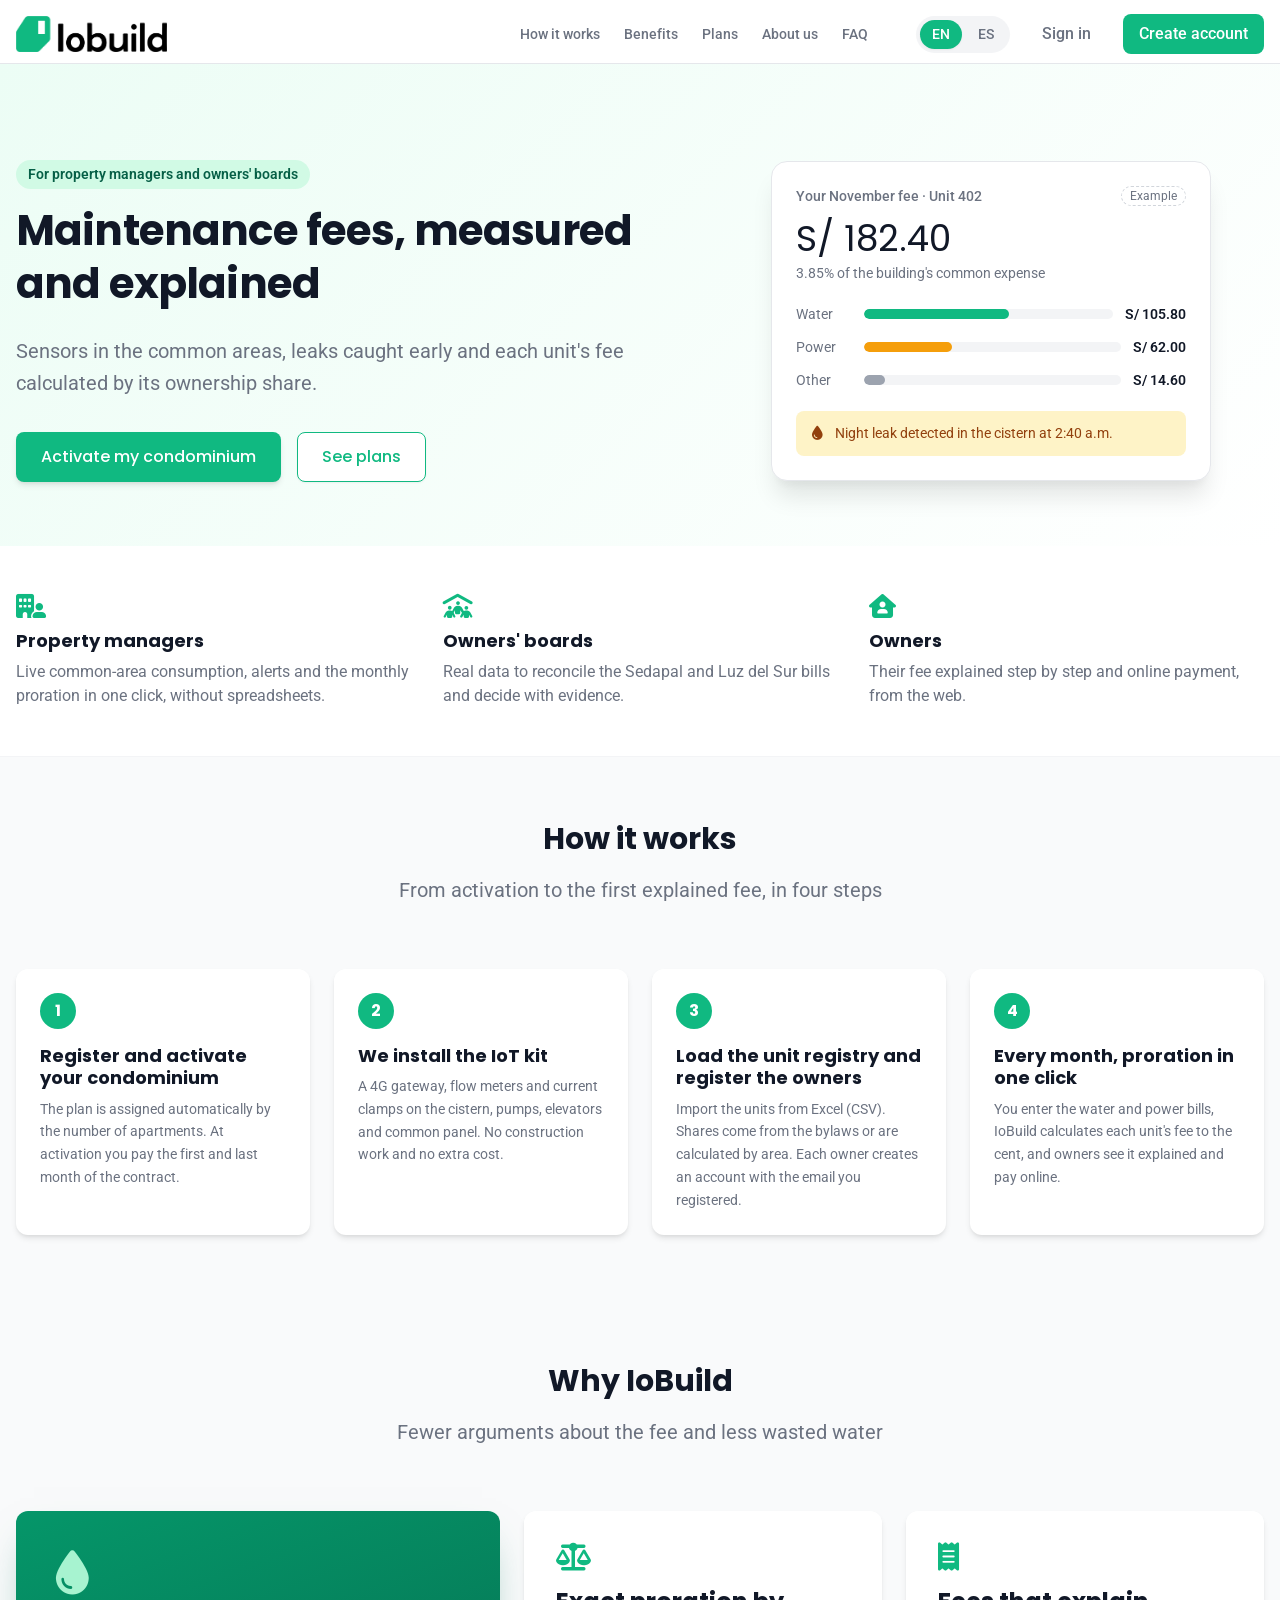
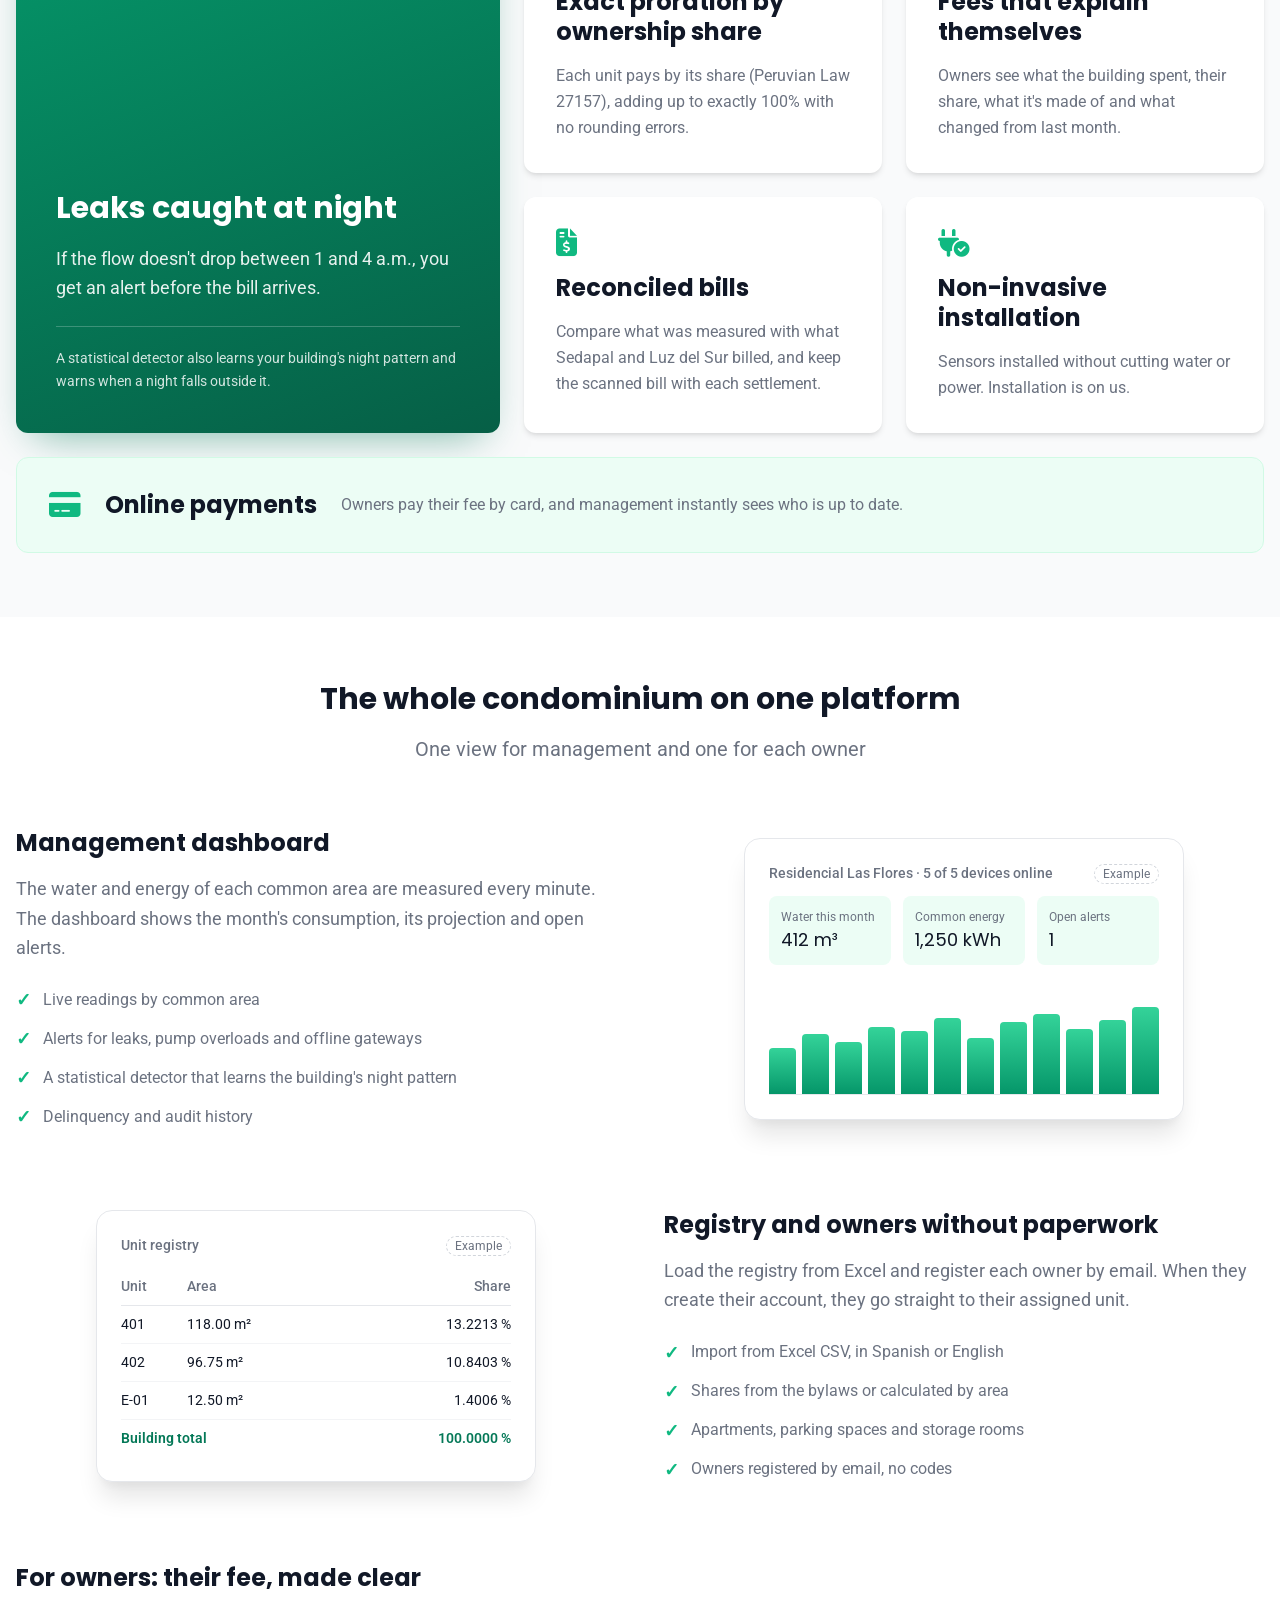
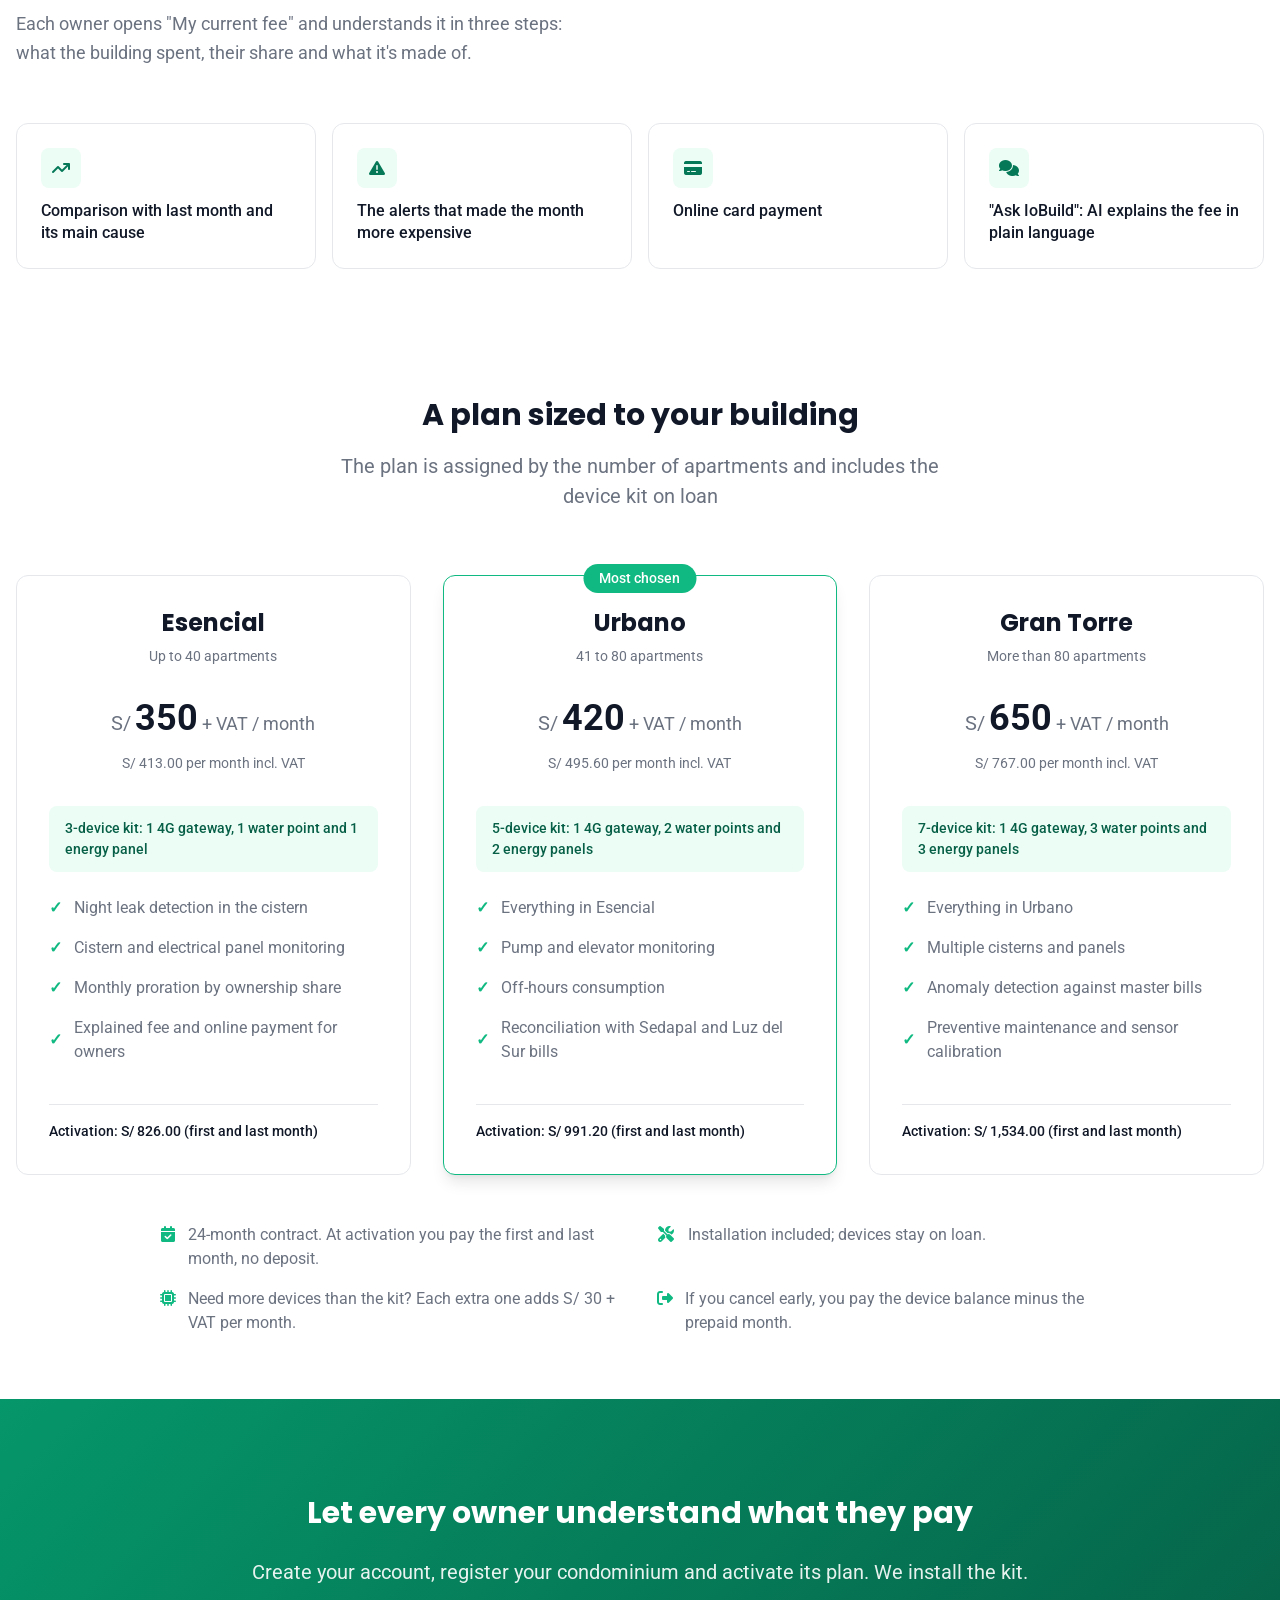
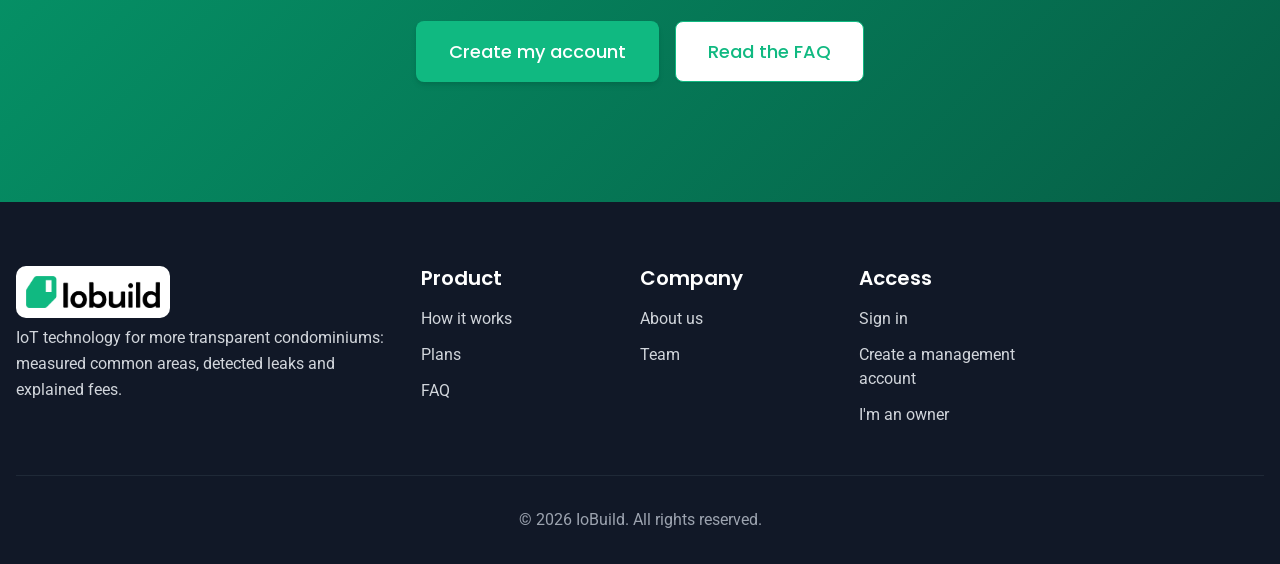
==== commit 4b604ff0: "feat: design pass and English as the default language - English by default: static HTML text, html l" ====
--- a/index.html
+++ b/index.html
@@ -1,19 +1,19 @@
 <!DOCTYPE html>
-<html lang="es">
+<html lang="en">
 <head>
     <meta charset="UTF-8">
     <meta name="viewport" content="width=device-width, initial-scale=1.0">
-    <title data-translate="title">IoBuild - Cuotas de mantenimiento medidas y explicadas para tu condominio</title>
-    <meta name="description" data-translate="meta_description" content="IoBuild mide con sensores IoT el agua y la energía de las áreas comunes de tu condominio, detecta fugas y calcula la cuota de cada departamento según su participación (Ley N.° 27157).">
-    <meta name="keywords" content="administración de condominios, cuota de mantenimiento, prorrateo, alícuota, Ley 27157, IoT, detección de fugas, Lima">
-
-    <meta property="og:title" data-translate="og_title" content="IoBuild - Tu condominio, medido y explicado">
-    <meta property="og:description" data-translate="og_description" content="Sensores IoT en las áreas comunes, detección de fugas y cuotas prorrateadas por alícuota que cada propietario entiende.">
+    <title data-translate="title">IoBuild - Maintenance fees measured and explained for your condominium</title>
+    <meta name="description" data-translate="meta_description" content="IoBuild measures the water and energy of your condominium&#x27;s common areas with IoT sensors, detects leaks and calculates each unit&#x27;s fee by its ownership share (Peruvian Law 27157).">
+    <meta name="keywords" content="condominium management, maintenance fee, proration, ownership share, Law 27157, IoT, leak detection, Lima, administración de condominios, cuota de mantenimiento">
+
+    <meta property="og:title" data-translate="og_title" content="IoBuild - Your condominium, measured and explained">
+    <meta property="og:description" data-translate="og_description" content="IoT sensors in common areas, leak detection and fees prorated by ownership share that every owner understands.">
     <meta property="og:image" content="assets/img/logo.png">
     <meta property="og:type" content="website">
     <meta name="twitter:card" content="summary">
-    <meta name="twitter:title" data-translate="twitter_title" content="IoBuild - Tu condominio, medido y explicado">
-    <meta name="twitter:description" data-translate="twitter_description" content="Sensores IoT, detección de fugas y cuotas prorrateadas por alícuota.">
+    <meta name="twitter:title" data-translate="twitter_title" content="IoBuild - Your condominium, measured and explained">
+    <meta name="twitter:description" data-translate="twitter_description" content="IoT sensors, leak detection and fees prorated by ownership share.">
     <link rel="icon" type="image/png" href="assets/img/favicon.png">
 
     <script type="application/ld+json">
@@ -21,7 +21,7 @@
         "@context": "https://schema.org",
         "@type": "Organization",
         "name": "IoBuild",
-        "description": "Plataforma IoT para la administración de condominios: medición de áreas comunes, detección de fugas y prorrateo de cuotas por alícuota.",
+        "description": "IoT platform for condominium management: common-area metering, leak detection and maintenance fees prorated by ownership share.",
         "url": "https://iobuild.me",
         "logo": "https://iobuild.me/IoBuild-Logo.png"
     }
@@ -39,28 +39,28 @@
         <div class="container">
             <div class="header__content">
                 <div class="header__logo">
-                    <a href="index.html" class="header__logo-link" aria-label="Ir al inicio" data-translate="go_home">
+                    <a href="index.html" class="header__logo-link" aria-label="Go to home page" data-translate="go_home">
                         <img src="assets/img/logo.png" alt="IoBuild" class="logo__image">
                     </a>
                 </div>
 
-                <nav class="main-nav" aria-label="Navegación principal">
+                <nav class="main-nav" aria-label="Main navigation">
                     <ul class="nav__list">
-                        <li class="nav__item"><a href="#how" class="nav__link" data-translate="nav_how">Cómo funciona</a></li>
-                        <li class="nav__item"><a href="#benefits" class="nav__link" data-translate="nav_benefits">Beneficios</a></li>
-                        <li class="nav__item"><a href="#pricing" class="nav__link" data-translate="nav_pricing">Planes</a></li>
-                        <li class="nav__item"><a href="about-us.html" class="nav__link" data-translate="nav_about">Nosotros</a></li>
-                        <li class="nav__item"><a href="faq.html" class="nav__link" data-translate="nav_faq">Preguntas</a></li>
+                        <li class="nav__item"><a href="#how" class="nav__link" data-translate="nav_how">How it works</a></li>
+                        <li class="nav__item"><a href="#benefits" class="nav__link" data-translate="nav_benefits">Benefits</a></li>
+                        <li class="nav__item"><a href="#pricing" class="nav__link" data-translate="nav_pricing">Plans</a></li>
+                        <li class="nav__item"><a href="about-us.html" class="nav__link" data-translate="nav_about">About us</a></li>
+                        <li class="nav__item"><a href="faq.html" class="nav__link" data-translate="nav_faq">FAQ</a></li>
                     </ul>
                     <div class="language-switcher">
-                        <button class="lang-btn" data-lang="es" aria-pressed="true">ES</button>
-                        <button class="lang-btn" data-lang="en" aria-pressed="false">EN</button>
-                    </div>
-                    <a href="https://iobuild.me/iam/login" class="nav__login" data-translate="login" target="_blank" rel="noopener noreferrer">Iniciar sesión</a>
-                    <a href="https://iobuild.me/iam/register-administrator" class="cta-primary" data-translate="start_now" target="_blank" rel="noopener noreferrer">Crear cuenta</a>
+                        <button class="lang-btn" data-lang="en" aria-pressed="true">EN</button>
+                        <button class="lang-btn" data-lang="es" aria-pressed="false">ES</button>
+                    </div>
+                    <a href="https://iobuild.me/iam/login" class="nav__login" data-translate="login" target="_blank" rel="noopener noreferrer">Sign in</a>
+                    <a href="https://iobuild.me/iam/register-administrator" class="cta-primary" data-translate="start_now" target="_blank" rel="noopener noreferrer">Create account</a>
                 </nav>
 
-                <button class="mobile-menu-toggle" aria-label="Abrir menú de navegación" data-translate="mobile_menu_toggle">
+                <button class="mobile-menu-toggle" aria-label="Open navigation menu" data-translate="mobile_menu_toggle">
                     <span class="hamburger__line"></span>
                     <span class="hamburger__line"></span>
                     <span class="hamburger__line"></span>
@@ -75,38 +75,31 @@
             <div class="container">
                 <div class="hero__content">
                     <div class="hero__text">
-                        <span class="hero__eyebrow" data-translate="hero_eyebrow">Para administradoras y juntas de propietarios</span>
-                        <h1 class="hero__title" data-translate="hero_title">La cuota de mantenimiento, medida y explicada</h1>
-                        <p class="hero__subtitle" data-translate="hero_subtitle">
-                            IoBuild mide con sensores el agua y la energía de las áreas comunes de tu condominio, detecta fugas a tiempo y calcula la cuota de cada departamento según su participación. Cada propietario ve de dónde sale lo que paga.
-                        </p>
+                        <span class="hero__eyebrow" data-translate="hero_eyebrow">For property managers and owners' boards</span>
+                        <h1 class="hero__title" data-translate="hero_title">Maintenance fees, measured and explained</h1>
+                        <p class="hero__subtitle" data-translate="hero_subtitle">Sensors in the common areas, leaks caught early and each unit's fee calculated by its ownership share.</p>
                         <div class="hero__cta">
-                            <a href="https://iobuild.me/iam/register-administrator" class="cta-button cta-button--primary" data-translate="hero_cta_primary" target="_blank" rel="noopener noreferrer">Activar mi condominio</a>
-                            <a href="#pricing" class="cta-button cta-button--secondary" data-translate="hero_cta_secondary">Ver planes</a>
-                        </div>
-                        <ul class="hero__facts">
-                            <li><i class="fa-solid fa-check" aria-hidden="true"></i> <span data-translate="hero_fact_1">Instalación incluida</span></li>
-                            <li><i class="fa-solid fa-check" aria-hidden="true"></i> <span data-translate="hero_fact_2">Sin cortar agua ni luz</span></li>
-                            <li><i class="fa-solid fa-check" aria-hidden="true"></i> <span data-translate="hero_fact_3">Prorrateo según la Ley N.° 27157</span></li>
-                        </ul>
+                            <a href="https://iobuild.me/iam/register-administrator" class="cta-button cta-button--primary" data-translate="hero_cta_primary" target="_blank" rel="noopener noreferrer">Activate my condominium</a>
+                            <a href="#pricing" class="cta-button cta-button--secondary" data-translate="hero_cta_secondary">See plans</a>
+                        </div>
                     </div>
 
                     <div class="hero__visual">
                         <div class="mock-card mock-fee" aria-hidden="true">
                             <div class="mock-fee__top">
-                                <span class="mock-label" data-translate="mock_fee_label">Tu cuota de noviembre · Dpto. 402</span>
-                                <span class="mock-tag" data-translate="mock_example">Ejemplo</span>
+                                <span class="mock-label" data-translate="mock_fee_label">Your November fee · Unit 402</span>
+                                <span class="mock-tag" data-translate="mock_example">Example</span>
                             </div>
                             <strong class="mock-fee__amount">S/ 182.40</strong>
-                            <p class="mock-fee__share" data-translate="mock_fee_share">3.85 % del gasto común del edificio</p>
+                            <p class="mock-fee__share" data-translate="mock_fee_share">3.85% of the building's common expense</p>
                             <div class="mock-bars">
-                                <div class="mock-bar"><span class="mock-bar__name" data-translate="mock_water">Agua</span><span class="mock-bar__track"><span class="mock-bar__fill mock-bar__fill--water" style="width:58%"></span></span><span class="mock-bar__value">S/ 105.80</span></div>
-                                <div class="mock-bar"><span class="mock-bar__name" data-translate="mock_energy">Luz</span><span class="mock-bar__track"><span class="mock-bar__fill mock-bar__fill--energy" style="width:34%"></span></span><span class="mock-bar__value">S/ 62.00</span></div>
-                                <div class="mock-bar"><span class="mock-bar__name" data-translate="mock_other">Otros</span><span class="mock-bar__track"><span class="mock-bar__fill mock-bar__fill--other" style="width:8%"></span></span><span class="mock-bar__value">S/ 14.60</span></div>
+                                <div class="mock-bar"><span class="mock-bar__name" data-translate="mock_water">Water</span><span class="mock-bar__track"><span class="mock-bar__fill mock-bar__fill--water" style="width:58%"></span></span><span class="mock-bar__value">S/ 105.80</span></div>
+                                <div class="mock-bar"><span class="mock-bar__name" data-translate="mock_energy">Power</span><span class="mock-bar__track"><span class="mock-bar__fill mock-bar__fill--energy" style="width:34%"></span></span><span class="mock-bar__value">S/ 62.00</span></div>
+                                <div class="mock-bar"><span class="mock-bar__name" data-translate="mock_other">Other</span><span class="mock-bar__track"><span class="mock-bar__fill mock-bar__fill--other" style="width:8%"></span></span><span class="mock-bar__value">S/ 14.60</span></div>
                             </div>
                             <div class="mock-alert">
                                 <i class="fa-solid fa-droplet" aria-hidden="true"></i>
-                                <span data-translate="mock_alert">Fuga nocturna detectada en la cisterna a las 2:40 a. m.</span>
+                                <span data-translate="mock_alert">Night leak detected in the cistern at 2:40 a.m.</span>
                             </div>
                         </div>
                     </div>
@@ -120,18 +113,18 @@
                 <div class="audience-grid">
                     <div class="audience-card">
                         <i class="fa-solid fa-building-user" aria-hidden="true"></i>
-                        <h3 data-translate="aud_1_title">Administradoras</h3>
-                        <p data-translate="aud_1_desc">Consumo de las áreas comunes en vivo, alertas y el prorrateo del mes en un clic, sin hojas de cálculo.</p>
+                        <h3 data-translate="aud_1_title">Property managers</h3>
+                        <p data-translate="aud_1_desc">Live common-area consumption, alerts and the monthly proration in one click, without spreadsheets.</p>
                     </div>
                     <div class="audience-card">
                         <i class="fa-solid fa-people-roof" aria-hidden="true"></i>
-                        <h3 data-translate="aud_2_title">Juntas de propietarios</h3>
-                        <p data-translate="aud_2_desc">Datos reales para conciliar los recibos de Sedapal y Luz del Sur y decidir con evidencia.</p>
+                        <h3 data-translate="aud_2_title">Owners' boards</h3>
+                        <p data-translate="aud_2_desc">Real data to reconcile the Sedapal and Luz del Sur bills and decide with evidence.</p>
                     </div>
                     <div class="audience-card">
                         <i class="fa-solid fa-house-user" aria-hidden="true"></i>
-                        <h3 data-translate="aud_3_title">Propietarios</h3>
-                        <p data-translate="aud_3_desc">Su cuota explicada paso a paso y el pago en línea, desde la web.</p>
+                        <h3 data-translate="aud_3_title">Owners</h3>
+                        <p data-translate="aud_3_desc">Their fee explained step by step and online payment, from the web.</p>
                     </div>
                 </div>
             </div>
@@ -141,29 +134,29 @@
         <section class="how-section" id="how">
             <div class="container">
                 <div class="section__header">
-                    <h2 class="section__title" data-translate="how_title">Cómo funciona</h2>
-                    <p class="section__subtitle" data-translate="how_subtitle">De la activación a la primera cuota explicada, en cuatro pasos</p>
+                    <h2 class="section__title" data-translate="how_title">How it works</h2>
+                    <p class="section__subtitle" data-translate="how_subtitle">From activation to the first explained fee, in four steps</p>
                 </div>
                 <ol class="steps">
                     <li class="step">
                         <span class="step__number">1</span>
-                        <h3 class="step__title" data-translate="step_1_title">Registra y activa tu condominio</h3>
-                        <p class="step__desc" data-translate="step_1_desc">El plan se asigna solo según el número de departamentos. Al activar pagas el primer y el último mes del contrato.</p>
+                        <h3 class="step__title" data-translate="step_1_title">Register and activate your condominium</h3>
+                        <p class="step__desc" data-translate="step_1_desc">The plan is assigned automatically by the number of apartments. At activation you pay the first and last month of the contract.</p>
                     </li>
                     <li class="step">
                         <span class="step__number">2</span>
-                        <h3 class="step__title" data-translate="step_2_title">Instalamos el kit IoT</h3>
-                        <p class="step__desc" data-translate="step_2_desc">Gateway 4G, caudalímetros y pinzas amperimétricas en la cisterna, las bombas, los ascensores y el tablero común. Sin obras y sin costo extra.</p>
+                        <h3 class="step__title" data-translate="step_2_title">We install the IoT kit</h3>
+                        <p class="step__desc" data-translate="step_2_desc">A 4G gateway, flow meters and current clamps on the cistern, pumps, elevators and common panel. No construction work and no extra cost.</p>
                     </li>
                     <li class="step">
                         <span class="step__number">3</span>
-                        <h3 class="step__title" data-translate="step_3_title">Carga el padrón y registra a los propietarios</h3>
-                        <p class="step__desc" data-translate="step_3_desc">Importas las unidades desde Excel (CSV). La participación sale del Reglamento Interno o se calcula por área. Cada propietario crea su cuenta con el correo que registraste.</p>
+                        <h3 class="step__title" data-translate="step_3_title">Load the unit registry and register the owners</h3>
+                        <p class="step__desc" data-translate="step_3_desc">Import the units from Excel (CSV). Shares come from the bylaws or are calculated by area. Each owner creates an account with the email you registered.</p>
                     </li>
                     <li class="step">
                         <span class="step__number">4</span>
-                        <h3 class="step__title" data-translate="step_4_title">Cada mes, el prorrateo en un clic</h3>
-                        <p class="step__desc" data-translate="step_4_desc">Registras los recibos de agua y luz, IoBuild calcula la cuota de cada unidad al céntimo y los propietarios la ven explicada y la pagan en línea.</p>
+                        <h3 class="step__title" data-translate="step_4_title">Every month, proration in one click</h3>
+                        <p class="step__desc" data-translate="step_4_desc">You enter the water and power bills, IoBuild calculates each unit's fee to the cent, and owners see it explained and pay online.</p>
                     </li>
                 </ol>
             </div>
@@ -173,39 +166,40 @@
         <section class="benefits-section" id="benefits">
             <div class="container">
                 <div class="section__header">
-                    <h2 class="section__title" data-translate="benefits_title">Por qué IoBuild</h2>
-                    <p class="section__subtitle" data-translate="benefits_subtitle">Menos discusiones por la cuota y menos agua perdida</p>
-                </div>
-                <div class="benefits-grid">
-                    <div class="benefit-card">
+                    <h2 class="section__title" data-translate="benefits_title">Why IoBuild</h2>
+                    <p class="section__subtitle" data-translate="benefits_subtitle">Fewer arguments about the fee and less wasted water</p>
+                </div>
+                <div class="benefits-grid benefits-grid--bento">
+                    <div class="benefit-card benefit-card--featured">
                         <div class="benefit-card__icon"><i class="fa-solid fa-droplet" aria-hidden="true"></i></div>
-                        <h3 class="benefit-card__title" data-translate="benefit_1_title">Fugas detectadas de noche</h3>
-                        <p class="benefit-card__description" data-translate="benefit_1_desc">Si el caudal no baja entre la 1 y las 4 de la mañana, recibes una alerta antes de que llegue el recibo.</p>
+                        <h3 class="benefit-card__title" data-translate="benefit_1_title">Leaks caught at night</h3>
+                        <p class="benefit-card__description" data-translate="benefit_1_desc">If the flow doesn't drop between 1 and 4 a.m., you get an alert before the bill arrives.</p>
+                        <p class="benefit-card__extra" data-translate="benefit_1_extra">A statistical detector also learns your building's night pattern and warns when a night falls outside it.</p>
                     </div>
                     <div class="benefit-card">
                         <div class="benefit-card__icon"><i class="fa-solid fa-scale-balanced" aria-hidden="true"></i></div>
-                        <h3 class="benefit-card__title" data-translate="benefit_2_title">Prorrateo exacto por alícuota</h3>
-                        <p class="benefit-card__description" data-translate="benefit_2_desc">Cada unidad paga según su participación (Ley N.° 27157), con un cuadre exacto al 100 % y sin errores de redondeo.</p>
+                        <h3 class="benefit-card__title" data-translate="benefit_2_title">Exact proration by ownership share</h3>
+                        <p class="benefit-card__description" data-translate="benefit_2_desc">Each unit pays by its share (Peruvian Law 27157), adding up to exactly 100% with no rounding errors.</p>
                     </div>
                     <div class="benefit-card">
                         <div class="benefit-card__icon"><i class="fa-solid fa-receipt" aria-hidden="true"></i></div>
-                        <h3 class="benefit-card__title" data-translate="benefit_3_title">Cuotas que se explican solas</h3>
-                        <p class="benefit-card__description" data-translate="benefit_3_desc">El propietario ve cuánto costó el edificio, qué parte le toca, de qué se compone y qué cambió respecto del mes anterior.</p>
+                        <h3 class="benefit-card__title" data-translate="benefit_3_title">Fees that explain themselves</h3>
+                        <p class="benefit-card__description" data-translate="benefit_3_desc">Owners see what the building spent, their share, what it's made of and what changed from last month.</p>
                     </div>
                     <div class="benefit-card">
                         <div class="benefit-card__icon"><i class="fa-solid fa-file-invoice-dollar" aria-hidden="true"></i></div>
-                        <h3 class="benefit-card__title" data-translate="benefit_4_title">Recibos conciliados</h3>
-                        <p class="benefit-card__description" data-translate="benefit_4_desc">Compara lo medido con lo facturado por Sedapal y Luz del Sur, y guarda el recibo escaneado junto a cada liquidación.</p>
+                        <h3 class="benefit-card__title" data-translate="benefit_4_title">Reconciled bills</h3>
+                        <p class="benefit-card__description" data-translate="benefit_4_desc">Compare what was measured with what Sedapal and Luz del Sur billed, and keep the scanned bill with each settlement.</p>
                     </div>
                     <div class="benefit-card">
                         <div class="benefit-card__icon"><i class="fa-solid fa-plug-circle-check" aria-hidden="true"></i></div>
-                        <h3 class="benefit-card__title" data-translate="benefit_5_title">Instalación no invasiva</h3>
-                        <p class="benefit-card__description" data-translate="benefit_5_desc">Sensores que se colocan sin cortar el agua ni la energía. La instalación corre por nuestra cuenta.</p>
-                    </div>
-                    <div class="benefit-card">
+                        <h3 class="benefit-card__title" data-translate="benefit_5_title">Non-invasive installation</h3>
+                        <p class="benefit-card__description" data-translate="benefit_5_desc">Sensors installed without cutting water or power. Installation is on us.</p>
+                    </div>
+                    <div class="benefit-card benefit-card--wide">
                         <div class="benefit-card__icon"><i class="fa-solid fa-credit-card" aria-hidden="true"></i></div>
-                        <h3 class="benefit-card__title" data-translate="benefit_6_title">Pagos en línea</h3>
-                        <p class="benefit-card__description" data-translate="benefit_6_desc">Los propietarios pagan su cuota con tarjeta y la administración ve al instante quién está al día y quién no.</p>
+                        <h3 class="benefit-card__title" data-translate="benefit_6_title">Online payments</h3>
+                        <p class="benefit-card__description" data-translate="benefit_6_desc">Owners pay their fee by card, and management instantly sees who is up to date.</p>
                     </div>
                 </div>
             </div>
@@ -215,28 +209,28 @@
         <section class="features-section" id="features">
             <div class="container">
                 <div class="section__header">
-                    <h2 class="section__title" data-translate="features_title">Todo el condominio en una plataforma</h2>
-                    <p class="section__subtitle" data-translate="features_subtitle">Una vista para la administración y otra para cada propietario</p>
+                    <h2 class="section__title" data-translate="features_title">The whole condominium on one platform</h2>
+                    <p class="section__subtitle" data-translate="features_subtitle">One view for management and one for each owner</p>
                 </div>
                 <div class="features-grid">
                     <div class="feature-item">
                         <div class="feature-item__content">
-                            <h3 class="feature-item__title" data-translate="feature_1_title">Panel de la administración</h3>
-                            <p class="feature-item__description" data-translate="feature_1_desc">El agua y la energía de cada área común se miden cada minuto. El panel muestra el consumo del mes, su proyección y las alertas abiertas.</p>
+                            <h3 class="feature-item__title" data-translate="feature_1_title">Management dashboard</h3>
+                            <p class="feature-item__description" data-translate="feature_1_desc">The water and energy of each common area are measured every minute. The dashboard shows the month's consumption, its projection and open alerts.</p>
                             <ul class="feature-item__list">
-                                <li data-translate="feature_1_item_1">Lecturas en vivo por área común</li>
-                                <li data-translate="feature_1_item_2">Alertas de fugas, sobrecarga de bombas y gateway sin señal</li>
-                                <li data-translate="feature_1_item_3">Un detector estadístico que aprende el patrón nocturno del edificio</li>
-                                <li data-translate="feature_1_item_4">Morosidad e historial de auditoría</li>
+                                <li data-translate="feature_1_item_1">Live readings by common area</li>
+                                <li data-translate="feature_1_item_2">Alerts for leaks, pump overloads and offline gateways</li>
+                                <li data-translate="feature_1_item_3">A statistical detector that learns the building's night pattern</li>
+                                <li data-translate="feature_1_item_4">Delinquency and audit history</li>
                             </ul>
                         </div>
                         <div class="feature-item__visual">
                             <div class="mock-card mock-panel" aria-hidden="true">
-                                <div class="mock-fee__top"><span class="mock-label" data-translate="mock_panel_title">Residencial Las Flores · 5 de 5 equipos en línea</span><span class="mock-tag" data-translate="mock_example">Ejemplo</span></div>
+                                <div class="mock-fee__top"><span class="mock-label" data-translate="mock_panel_title">Residencial Las Flores · 5 of 5 devices online</span><span class="mock-tag" data-translate="mock_example">Example</span></div>
                                 <div class="mock-stats">
-                                    <div class="mock-stat"><span data-translate="mock_panel_water">Agua del mes</span><strong>412 m³</strong></div>
-                                    <div class="mock-stat"><span data-translate="mock_panel_energy">Energía común</span><strong>1,250 kWh</strong></div>
-                                    <div class="mock-stat"><span data-translate="mock_panel_alerts">Alertas abiertas</span><strong>1</strong></div>
+                                    <div class="mock-stat"><span data-translate="mock_panel_water">Water this month</span><strong>412 m³</strong></div>
+                                    <div class="mock-stat"><span data-translate="mock_panel_energy">Common energy</span><strong>1,250 kWh</strong></div>
+                                    <div class="mock-stat"><span data-translate="mock_panel_alerts">Open alerts</span><strong>1</strong></div>
                                 </div>
                                 <div class="mock-chart">
                                     <span style="height:42%"></span><span style="height:55%"></span><span style="height:48%"></span><span style="height:62%"></span><span style="height:58%"></span><span style="height:70%"></span><span style="height:52%"></span><span style="height:66%"></span><span style="height:74%"></span><span style="height:60%"></span><span style="height:68%"></span><span style="height:80%"></span>
@@ -247,53 +241,42 @@
 
                     <div class="feature-item feature-item--reverse">
                         <div class="feature-item__content">
-                            <h3 class="feature-item__title" data-translate="feature_2_title">Padrón y propietarios sin papeleo</h3>
-                            <p class="feature-item__description" data-translate="feature_2_desc">Carga el padrón desde Excel y registra a cada propietario con su correo. Cuando cree su cuenta, entra directo con su departamento asignado.</p>
+                            <h3 class="feature-item__title" data-translate="feature_2_title">Registry and owners without paperwork</h3>
+                            <p class="feature-item__description" data-translate="feature_2_desc">Load the registry from Excel and register each owner by email. When they create their account, they go straight to their assigned unit.</p>
                             <ul class="feature-item__list">
-                                <li data-translate="feature_2_item_1">Importación desde CSV de Excel, en español o en inglés</li>
-                                <li data-translate="feature_2_item_2">Participación del Reglamento Interno o calculada por área</li>
-                                <li data-translate="feature_2_item_3">Departamentos, estacionamientos y depósitos</li>
-                                <li data-translate="feature_2_item_4">Propietarios registrados por correo, sin códigos</li>
+                                <li data-translate="feature_2_item_1">Import from Excel CSV, in Spanish or English</li>
+                                <li data-translate="feature_2_item_2">Shares from the bylaws or calculated by area</li>
+                                <li data-translate="feature_2_item_3">Apartments, parking spaces and storage rooms</li>
+                                <li data-translate="feature_2_item_4">Owners registered by email, no codes</li>
                             </ul>
                         </div>
                         <div class="feature-item__visual">
                             <div class="mock-card mock-registry" aria-hidden="true">
-                                <div class="mock-fee__top"><span class="mock-label" data-translate="mock_registry_title">Padrón de unidades</span><span class="mock-tag" data-translate="mock_example">Ejemplo</span></div>
+                                <div class="mock-fee__top"><span class="mock-label" data-translate="mock_registry_title">Unit registry</span><span class="mock-tag" data-translate="mock_example">Example</span></div>
                                 <table class="mock-table">
-                                    <thead><tr><th data-translate="mock_col_unit">Unidad</th><th data-translate="mock_col_area">Área</th><th data-translate="mock_col_share">Participación</th></tr></thead>
+                                    <thead><tr><th data-translate="mock_col_unit">Unit</th><th data-translate="mock_col_area">Area</th><th data-translate="mock_col_share">Share</th></tr></thead>
                                     <tbody>
                                         <tr><td>401</td><td>118.00 m²</td><td>13.2213 %</td></tr>
                                         <tr><td>402</td><td>96.75 m²</td><td>10.8403 %</td></tr>
                                         <tr><td>E-01</td><td>12.50 m²</td><td>1.4006 %</td></tr>
-                                        <tr class="mock-table__total"><td colspan="2" data-translate="mock_col_total">Total del edificio</td><td>100.0000 %</td></tr>
+                                        <tr class="mock-table__total"><td colspan="2" data-translate="mock_col_total">Building total</td><td>100.0000 %</td></tr>
                                     </tbody>
                                 </table>
                             </div>
                         </div>
                     </div>
 
-                    <div class="feature-item">
-                        <div class="feature-item__content">
-                            <h3 class="feature-item__title" data-translate="feature_3_title">Para el propietario: su cuota, clara</h3>
-                            <p class="feature-item__description" data-translate="feature_3_desc">Cada propietario entra a "Mi cuota actual" y entiende su recibo en tres pasos: cuánto costó el edificio, qué parte le toca y de qué se compone.</p>
-                            <ul class="feature-item__list">
-                                <li data-translate="feature_3_item_1">Comparación con el mes anterior y su causa principal</li>
-                                <li data-translate="feature_3_item_2">Las alertas que encarecieron el mes</li>
-                                <li data-translate="feature_3_item_3">Pago en línea con tarjeta</li>
-                                <li data-translate="feature_3_item_4">"Pregúntale a IoBuild": la IA explica la cuota en lenguaje simple</li>
-                            </ul>
-                        </div>
-                        <div class="feature-item__visual">
-                            <div class="mock-card mock-steps" aria-hidden="true">
-                                <div class="mock-fee__top"><span class="mock-label" data-translate="mock_steps_title">¿Cómo se calculó mi cuota?</span><span class="mock-tag" data-translate="mock_example">Ejemplo</span></div>
-                                <ol class="mock-explain">
-                                    <li><span data-translate="mock_steps_1">El edificio gastó</span><strong>S/ 4,737.66</strong></li>
-                                    <li><span data-translate="mock_steps_2">Tu participación</span><strong>3.85 %</strong></li>
-                                    <li><span data-translate="mock_steps_3">Tu cuota</span><strong>S/ 182.40</strong></li>
-                                </ol>
-                                <p class="mock-note" data-translate="mock_steps_note">Subió S/ 12.30 respecto de octubre, sobre todo por el agua.</p>
-                            </div>
-                        </div>
+                    <div class="feature-tiles">
+                        <div class="feature-tiles__intro">
+                            <h3 class="feature-item__title" data-translate="feature_3_title">For owners: their fee, made clear</h3>
+                            <p class="feature-item__description" data-translate="feature_3_desc">Each owner opens "My current fee" and understands it in three steps: what the building spent, their share and what it's made of.</p>
+                        </div>
+                        <ul class="feature-tiles__grid">
+                            <li><i class="fa-solid fa-arrow-trend-up" aria-hidden="true"></i><span data-translate="feature_3_item_1">Comparison with last month and its main cause</span></li>
+                            <li><i class="fa-solid fa-triangle-exclamation" aria-hidden="true"></i><span data-translate="feature_3_item_2">The alerts that made the month more expensive</span></li>
+                            <li><i class="fa-solid fa-credit-card" aria-hidden="true"></i><span data-translate="feature_3_item_3">Online card payment</span></li>
+                            <li><i class="fa-solid fa-comments" aria-hidden="true"></i><span data-translate="feature_3_item_4">"Ask IoBuild": AI explains the fee in plain language</span></li>
+                        </ul>
                     </div>
                 </div>
             </div>
@@ -303,87 +286,87 @@
         <section class="pricing-section" id="pricing">
             <div class="container">
                 <div class="section__header">
-                    <h2 class="section__title" data-translate="pricing_title">Un plan según el tamaño de tu edificio</h2>
-                    <p class="section__subtitle" data-translate="pricing_subtitle">El plan se asigna por el número de departamentos e incluye el kit de equipos en comodato</p>
+                    <h2 class="section__title" data-translate="pricing_title">A plan sized to your building</h2>
+                    <p class="section__subtitle" data-translate="pricing_subtitle">The plan is assigned by the number of apartments and includes the device kit on loan</p>
                 </div>
 
                 <div class="pricing-grid">
                     <div class="pricing-card">
                         <div class="pricing-card__header">
                             <h3 class="pricing-card__title">Esencial</h3>
-                            <p class="pricing-card__subtitle" data-translate="plan_1_units">Hasta 40 departamentos</p>
+                            <p class="pricing-card__subtitle" data-translate="plan_1_units">Up to 40 apartments</p>
                             <div class="pricing-card__price">
                                 <span class="pricing-card__currency">S/</span>
                                 <span class="pricing-card__amount">350</span>
-                                <span class="pricing-card__period" data-translate="pricing_period">+ IGV / mes</span>
-                            </div>
-                            <p class="pricing-card__igv" data-translate="plan_1_igv">S/ 413.00 al mes con IGV</p>
+                                <span class="pricing-card__period" data-translate="pricing_period">+ VAT / month</span>
+                            </div>
+                            <p class="pricing-card__igv" data-translate="plan_1_igv">S/ 413.00 per month incl. VAT</p>
                         </div>
                         <div class="pricing-card__content">
-                            <p class="pricing-card__kit" data-translate="plan_1_kit">Kit de 3 equipos: 1 gateway 4G, 1 punto de agua y 1 tablero de energía</p>
+                            <p class="pricing-card__kit" data-translate="plan_1_kit">3-device kit: 1 4G gateway, 1 water point and 1 energy panel</p>
                             <ul class="pricing-card__features">
-                                <li data-translate="plan_1_f1">Detección de fugas nocturnas en la cisterna</li>
-                                <li data-translate="plan_1_f2">Monitoreo de cisterna y tablero eléctrico</li>
-                                <li data-translate="plan_1_f3">Prorrateo mensual por alícuota</li>
-                                <li data-translate="plan_1_f4">Cuota explicada y pago en línea para propietarios</li>
+                                <li data-translate="plan_1_f1">Night leak detection in the cistern</li>
+                                <li data-translate="plan_1_f2">Cistern and electrical panel monitoring</li>
+                                <li data-translate="plan_1_f3">Monthly proration by ownership share</li>
+                                <li data-translate="plan_1_f4">Explained fee and online payment for owners</li>
                             </ul>
-                            <p class="pricing-card__activation" data-translate="plan_1_activation">Activación: S/ 826.00 (primer y último mes)</p>
+                            <p class="pricing-card__activation" data-translate="plan_1_activation">Activation: S/ 826.00 (first and last month)</p>
                         </div>
                     </div>
 
                     <div class="pricing-card pricing-card--featured">
-                        <div class="pricing-card__badge" data-translate="most_popular">Más elegido</div>
+                        <div class="pricing-card__badge" data-translate="most_popular">Most chosen</div>
                         <div class="pricing-card__header">
                             <h3 class="pricing-card__title">Urbano</h3>
-                            <p class="pricing-card__subtitle" data-translate="plan_2_units">De 41 a 80 departamentos</p>
+                            <p class="pricing-card__subtitle" data-translate="plan_2_units">41 to 80 apartments</p>
                             <div class="pricing-card__price">
                                 <span class="pricing-card__currency">S/</span>
                                 <span class="pricing-card__amount">420</span>
-                                <span class="pricing-card__period" data-translate="pricing_period">+ IGV / mes</span>
-                            </div>
-                            <p class="pricing-card__igv" data-translate="plan_2_igv">S/ 495.60 al mes con IGV</p>
+                                <span class="pricing-card__period" data-translate="pricing_period">+ VAT / month</span>
+                            </div>
+                            <p class="pricing-card__igv" data-translate="plan_2_igv">S/ 495.60 per month incl. VAT</p>
                         </div>
                         <div class="pricing-card__content">
-                            <p class="pricing-card__kit" data-translate="plan_2_kit">Kit de 5 equipos: 1 gateway 4G, 2 puntos de agua y 2 tableros de energía</p>
+                            <p class="pricing-card__kit" data-translate="plan_2_kit">5-device kit: 1 4G gateway, 2 water points and 2 energy panels</p>
                             <ul class="pricing-card__features">
-                                <li data-translate="plan_2_f1">Todo lo del plan Esencial</li>
-                                <li data-translate="plan_2_f2">Monitoreo de bombas y ascensores</li>
-                                <li data-translate="plan_2_f3">Consumos fuera de horario</li>
-                                <li data-translate="plan_2_f4">Conciliación con los recibos de Sedapal y Luz del Sur</li>
+                                <li data-translate="plan_2_f1">Everything in Esencial</li>
+                                <li data-translate="plan_2_f2">Pump and elevator monitoring</li>
+                                <li data-translate="plan_2_f3">Off-hours consumption</li>
+                                <li data-translate="plan_2_f4">Reconciliation with Sedapal and Luz del Sur bills</li>
                             </ul>
-                            <p class="pricing-card__activation" data-translate="plan_2_activation">Activación: S/ 991.20 (primer y último mes)</p>
+                            <p class="pricing-card__activation" data-translate="plan_2_activation">Activation: S/ 991.20 (first and last month)</p>
                         </div>
                     </div>
 
                     <div class="pricing-card">
                         <div class="pricing-card__header">
                             <h3 class="pricing-card__title">Gran Torre</h3>
-                            <p class="pricing-card__subtitle" data-translate="plan_3_units">Más de 80 departamentos</p>
+                            <p class="pricing-card__subtitle" data-translate="plan_3_units">More than 80 apartments</p>
                             <div class="pricing-card__price">
                                 <span class="pricing-card__currency">S/</span>
                                 <span class="pricing-card__amount">650</span>
-                                <span class="pricing-card__period" data-translate="pricing_period">+ IGV / mes</span>
-                            </div>
-                            <p class="pricing-card__igv" data-translate="plan_3_igv">S/ 767.00 al mes con IGV</p>
+                                <span class="pricing-card__period" data-translate="pricing_period">+ VAT / month</span>
+                            </div>
+                            <p class="pricing-card__igv" data-translate="plan_3_igv">S/ 767.00 per month incl. VAT</p>
                         </div>
                         <div class="pricing-card__content">
-                            <p class="pricing-card__kit" data-translate="plan_3_kit">Kit de 7 equipos: 1 gateway 4G, 3 puntos de agua y 3 tableros de energía</p>
+                            <p class="pricing-card__kit" data-translate="plan_3_kit">7-device kit: 1 4G gateway, 3 water points and 3 energy panels</p>
                             <ul class="pricing-card__features">
-                                <li data-translate="plan_3_f1">Todo lo del plan Urbano</li>
-                                <li data-translate="plan_3_f2">Varias cisternas y tableros</li>
-                                <li data-translate="plan_3_f3">Detección de anomalías frente a los recibos matriz</li>
-                                <li data-translate="plan_3_f4">Mantenimiento preventivo y calibración de sensores</li>
+                                <li data-translate="plan_3_f1">Everything in Urbano</li>
+                                <li data-translate="plan_3_f2">Multiple cisterns and panels</li>
+                                <li data-translate="plan_3_f3">Anomaly detection against master bills</li>
+                                <li data-translate="plan_3_f4">Preventive maintenance and sensor calibration</li>
                             </ul>
-                            <p class="pricing-card__activation" data-translate="plan_3_activation">Activación: S/ 1,534.00 (primer y último mes)</p>
+                            <p class="pricing-card__activation" data-translate="plan_3_activation">Activation: S/ 1,534.00 (first and last month)</p>
                         </div>
                     </div>
                 </div>
 
                 <div class="pricing-terms">
-                    <div class="pricing-term"><i class="fa-solid fa-calendar-check" aria-hidden="true"></i><span data-translate="term_1">Contrato de 24 meses. Al activar pagas el primer y el último mes, sin depósito.</span></div>
-                    <div class="pricing-term"><i class="fa-solid fa-screwdriver-wrench" aria-hidden="true"></i><span data-translate="term_2">Instalación incluida; los equipos quedan en comodato.</span></div>
-                    <div class="pricing-term"><i class="fa-solid fa-microchip" aria-hidden="true"></i><span data-translate="term_3">¿Más equipos que el kit? Cada uno adicional suma S/ 30 + IGV al mes.</span></div>
-                    <div class="pricing-term"><i class="fa-solid fa-right-from-bracket" aria-hidden="true"></i><span data-translate="term_4">Si cancelas antes, pagas el saldo de los equipos y se descuenta el mes adelantado.</span></div>
+                    <div class="pricing-term"><i class="fa-solid fa-calendar-check" aria-hidden="true"></i><span data-translate="term_1">24-month contract. At activation you pay the first and last month, no deposit.</span></div>
+                    <div class="pricing-term"><i class="fa-solid fa-screwdriver-wrench" aria-hidden="true"></i><span data-translate="term_2">Installation included; devices stay on loan.</span></div>
+                    <div class="pricing-term"><i class="fa-solid fa-microchip" aria-hidden="true"></i><span data-translate="term_3">Need more devices than the kit? Each extra one adds S/ 30 + VAT per month.</span></div>
+                    <div class="pricing-term"><i class="fa-solid fa-right-from-bracket" aria-hidden="true"></i><span data-translate="term_4">If you cancel early, you pay the device balance minus the prepaid month.</span></div>
                 </div>
             </div>
         </section>
@@ -392,11 +375,11 @@
         <section class="final-cta-section">
             <div class="container">
                 <div class="final-cta__content">
-                    <h2 class="final-cta__title" data-translate="final_cta_title">Que cada propietario entienda lo que paga</h2>
-                    <p class="final-cta__subtitle" data-translate="final_cta_subtitle">Crea tu cuenta, registra tu condominio y activa el plan que le corresponde. Nosotros instalamos el kit.</p>
+                    <h2 class="final-cta__title" data-translate="final_cta_title">Let every owner understand what they pay</h2>
+                    <p class="final-cta__subtitle" data-translate="final_cta_subtitle">Create your account, register your condominium and activate its plan. We install the kit.</p>
                     <div class="final-cta__buttons">
-                        <a href="https://iobuild.me/iam/register-administrator" class="cta-button cta-button--primary cta-button--large" data-translate="final_cta_primary" target="_blank" rel="noopener noreferrer">Crear mi cuenta</a>
-                        <a href="faq.html" class="cta-button cta-button--secondary cta-button--large" data-translate="final_cta_secondary">Ver preguntas frecuentes</a>
+                        <a href="https://iobuild.me/iam/register-administrator" class="cta-button cta-button--primary cta-button--large" data-translate="final_cta_primary" target="_blank" rel="noopener noreferrer">Create my account</a>
+                        <a href="faq.html" class="cta-button cta-button--secondary cta-button--large" data-translate="final_cta_secondary">Read the FAQ</a>
                     </div>
                 </div>
             </div>
@@ -410,34 +393,34 @@
                     <div class="footer__logo">
                         <img src="assets/img/logo.png" alt="IoBuild" class="footer__logo-image">
                     </div>
-                    <p class="footer__description" data-translate="footer_description">Tecnología IoT para condominios más transparentes: áreas comunes medidas, fugas detectadas y cuotas explicadas.</p>
+                    <p class="footer__description" data-translate="footer_description">IoT technology for more transparent condominiums: measured common areas, detected leaks and explained fees.</p>
                 </div>
                 <div class="footer__section">
-                    <h4 class="footer__section-title" data-translate="footer_product">Producto</h4>
+                    <h4 class="footer__section-title" data-translate="footer_product">Product</h4>
                     <ul class="footer__links">
-                        <li><a href="index.html#how" class="footer__link" data-translate="footer_how">Cómo funciona</a></li>
-                        <li><a href="index.html#pricing" class="footer__link" data-translate="footer_pricing">Planes</a></li>
-                        <li><a href="faq.html" class="footer__link" data-translate="footer_faq">Preguntas frecuentes</a></li>
+                        <li><a href="index.html#how" class="footer__link" data-translate="footer_how">How it works</a></li>
+                        <li><a href="index.html#pricing" class="footer__link" data-translate="footer_pricing">Plans</a></li>
+                        <li><a href="faq.html" class="footer__link" data-translate="footer_faq">FAQ</a></li>
                     </ul>
                 </div>
                 <div class="footer__section">
-                    <h4 class="footer__section-title" data-translate="footer_company">Empresa</h4>
+                    <h4 class="footer__section-title" data-translate="footer_company">Company</h4>
                     <ul class="footer__links">
-                        <li><a href="about-us.html" class="footer__link" data-translate="footer_about">Nosotros</a></li>
-                        <li><a href="about-us.html#team" class="footer__link" data-translate="footer_team">Equipo</a></li>
+                        <li><a href="about-us.html" class="footer__link" data-translate="footer_about">About us</a></li>
+                        <li><a href="about-us.html#team" class="footer__link" data-translate="footer_team">Team</a></li>
                     </ul>
                 </div>
                 <div class="footer__section">
-                    <h4 class="footer__section-title" data-translate="footer_access">Acceso</h4>
+                    <h4 class="footer__section-title" data-translate="footer_access">Access</h4>
                     <ul class="footer__links">
-                        <li><a href="https://iobuild.me/iam/login" class="footer__link" data-translate="footer_login" target="_blank" rel="noopener noreferrer">Iniciar sesión</a></li>
-                        <li><a href="https://iobuild.me/iam/register-administrator" class="footer__link" data-translate="footer_register_admin" target="_blank" rel="noopener noreferrer">Crear cuenta de administración</a></li>
-                        <li><a href="https://iobuild.me/iam/register-resident" class="footer__link" data-translate="footer_register_owner" target="_blank" rel="noopener noreferrer">Soy propietario</a></li>
+                        <li><a href="https://iobuild.me/iam/login" class="footer__link" data-translate="footer_login" target="_blank" rel="noopener noreferrer">Sign in</a></li>
+                        <li><a href="https://iobuild.me/iam/register-administrator" class="footer__link" data-translate="footer_register_admin" target="_blank" rel="noopener noreferrer">Create a management account</a></li>
+                        <li><a href="https://iobuild.me/iam/register-resident" class="footer__link" data-translate="footer_register_owner" target="_blank" rel="noopener noreferrer">I'm an owner</a></li>
                     </ul>
                 </div>
             </div>
             <div class="footer__bottom">
-                <p class="footer__copyright" data-translate="footer_copyright">© 2026 IoBuild. Todos los derechos reservados.</p>
+                <p class="footer__copyright" data-translate="footer_copyright">© 2026 IoBuild. All rights reserved.</p>
             </div>
         </div>
     </footer>
--- a/styles/styles.css
+++ b/styles/styles.css
@@ -1700,9 +1700,16 @@
 .pricing-term i { color: var(--color-primary); margin-top: 0.2rem; width: 1.25rem; text-align: center; }
 @media (max-width: 768px) { .pricing-terms { grid-template-columns: 1fr; } }
 
-/* Equipo: avatares circulares parejos para fotos de distinto tamaño */
-.team-grid--avatars { grid-template-columns: repeat(4, 1fr); gap: var(--spacing-6); }
-.team-grid--avatars .team-card { text-align: center; padding-top: var(--spacing-8); }
+/* Equipo: avatares circulares parejos y tarjetas centradas para cualquier cantidad de integrantes */
+.team-grid.team-grid--avatars {
+    display: flex;
+    flex-wrap: wrap;
+    justify-content: center;
+    gap: var(--spacing-6);
+    max-width: 960px;      /* hasta 3 tarjetas por fila: 5 integrantes quedan 3 + 2 */
+    margin: 0 auto;
+}
+.team-grid--avatars .team-card { flex: 0 1 290px; text-align: center; padding-top: var(--spacing-8); }
 .team-card__avatar {
     width: 128px;
     height: 128px;
@@ -1714,6 +1721,123 @@
 }
 .team-card__avatar img { width: 100%; height: 100%; object-fit: cover; display: block; }
 .team-grid--avatars .team-card__description { font-size: var(--font-size-sm); }
-@media (max-width: 1100px) { .team-grid--avatars { grid-template-columns: repeat(3, 1fr); } }
-@media (max-width: 860px) { .team-grid--avatars { grid-template-columns: repeat(2, 1fr); } }
-@media (max-width: 520px) { .team-grid--avatars { grid-template-columns: 1fr; } }
+@media (max-width: 600px) { .team-grid--avatars .team-card { flex-basis: 100%; } }
+
+/* =====================================================================
+   Pasada de diseño (taste): bento de beneficios, mosaicos del propietario
+   y movimiento con propósito que respeta prefers-reduced-motion
+   ===================================================================== */
+
+/* Beneficios en bento: una tarjeta alta destacada, cuatro chicas y una ancha que cierra */
+.benefits-grid.benefits-grid--bento {
+    grid-template-columns: 1.35fr 1fr 1fr;
+    gap: var(--spacing-6);
+}
+.benefits-grid--bento .benefit-card { text-align: left; }
+.benefits-grid--bento .benefit-card__icon { justify-content: flex-start; margin-bottom: var(--spacing-4); }
+.benefits-grid--bento .benefit-card__icon i { font-size: 1.75rem; }
+.benefit-card--featured {
+    grid-row: span 2;
+    display: flex;
+    flex-direction: column;
+    justify-content: flex-end;
+    padding: var(--spacing-10);
+    background: linear-gradient(160deg, var(--color-primary-600) 0%, var(--color-primary-800) 100%);
+    box-shadow: 0 18px 40px -18px rgba(4, 120, 87, 0.55);
+}
+.benefit-card--featured .benefit-card__icon { color: var(--color-primary-200); margin-bottom: auto; }
+.benefit-card--featured .benefit-card__icon i { font-size: 2.75rem; }
+.benefit-card--featured .benefit-card__title { color: var(--color-text-inverse); font-size: var(--font-size-3xl); margin-top: var(--spacing-12); }
+.benefit-card--featured .benefit-card__description { color: rgba(255, 255, 255, 0.9); font-size: var(--font-size-lg); }
+.benefit-card__extra {
+    margin: var(--spacing-6) 0 0;
+    padding-top: var(--spacing-5);
+    border-top: 1px solid rgba(255, 255, 255, 0.22);
+    color: rgba(255, 255, 255, 0.82);
+    font-size: var(--font-size-sm);
+    line-height: var(--line-height-relaxed);
+}
+.benefit-card--wide {
+    grid-column: 1 / -1;
+    display: grid;
+    grid-template-columns: auto auto 1fr;
+    align-items: center;
+    gap: var(--spacing-3) var(--spacing-6);
+    background: var(--color-primary-50);
+    box-shadow: none;
+    border: 1px solid var(--color-primary-100);
+}
+.benefit-card--wide .benefit-card__icon,
+.benefit-card--wide .benefit-card__title { margin: 0; }
+.benefit-card--wide .benefit-card__title { white-space: nowrap; }
+@media (max-width: 960px) {
+    .benefits-grid.benefits-grid--bento { grid-template-columns: 1fr 1fr; }
+    .benefit-card--featured { grid-column: 1 / -1; grid-row: auto; }
+    .benefit-card--featured .benefit-card__title { margin-top: var(--spacing-6); }
+}
+@media (max-width: 600px) {
+    .benefits-grid.benefits-grid--bento { grid-template-columns: 1fr; }
+    .benefit-card--wide { grid-template-columns: 1fr; }
+    .benefit-card--wide .benefit-card__title { white-space: normal; }
+}
+
+/* Propietario: intro apilada y una fila de cuatro mosaicos (rompe el zigzag) */
+.feature-tiles { display: grid; gap: var(--spacing-8); }
+.feature-tiles__intro { max-width: 65ch; }
+.feature-tiles__grid {
+    list-style: none;
+    padding: 0;
+    margin: 0;
+    display: grid;
+    grid-template-columns: repeat(4, 1fr);
+    gap: var(--spacing-4);
+}
+.feature-tiles__grid li {
+    display: flex;
+    flex-direction: column;
+    gap: var(--spacing-3);
+    padding: var(--spacing-6);
+    background: var(--color-surface);
+    border: 1px solid var(--color-gray-200);
+    border-radius: var(--radius-xl);
+    color: var(--color-text-primary);
+    font-weight: var(--font-weight-medium);
+    line-height: var(--line-height-snug);
+}
+.feature-tiles__grid i {
+    width: 2.5rem;
+    height: 2.5rem;
+    display: inline-flex;
+    align-items: center;
+    justify-content: center;
+    border-radius: var(--radius-lg);
+    background: var(--color-primary-50);
+    color: var(--color-primary-700);
+}
+@media (max-width: 960px) { .feature-tiles__grid { grid-template-columns: 1fr 1fr; } }
+@media (max-width: 520px) { .feature-tiles__grid { grid-template-columns: 1fr; } }
+
+/* Respuesta táctil en botones */
+.cta-button:active, .cta-primary:active { transform: translateY(1px) scale(0.98); }
+
+/* Entrada del hero: texto primero y luego la cuota de ejemplo, para guiar la lectura */
+@media (prefers-reduced-motion: no-preference) {
+    @keyframes iob-rise {
+        from { opacity: 0; transform: translateY(16px); }
+        to { opacity: 1; transform: none; }
+    }
+    .hero__text > * { animation: iob-rise 0.7s cubic-bezier(0.16, 1, 0.3, 1) both; }
+    .hero__text > :nth-child(2) { animation-delay: 0.06s; }
+    .hero__text > :nth-child(3) { animation-delay: 0.12s; }
+    .hero__text > :nth-child(4) { animation-delay: 0.18s; }
+    .hero__visual .mock-card { animation: iob-rise 0.9s cubic-bezier(0.16, 1, 0.3, 1) 0.25s both; }
+}
+@media (prefers-reduced-motion: reduce) {
+    *, *::before, *::after { transition-duration: 0.01ms !important; animation-duration: 0.01ms !important; scroll-behavior: auto !important; }
+}
+
+/* Hero: titular en máximo dos líneas en escritorio */
+@media (min-width: 1025px) {
+    .hero__content { grid-template-columns: 1.2fr 1fr; }
+    .hero__title { font-size: clamp(2.5rem, 3.3vw, 3.25rem); letter-spacing: -0.02em; }
+}
